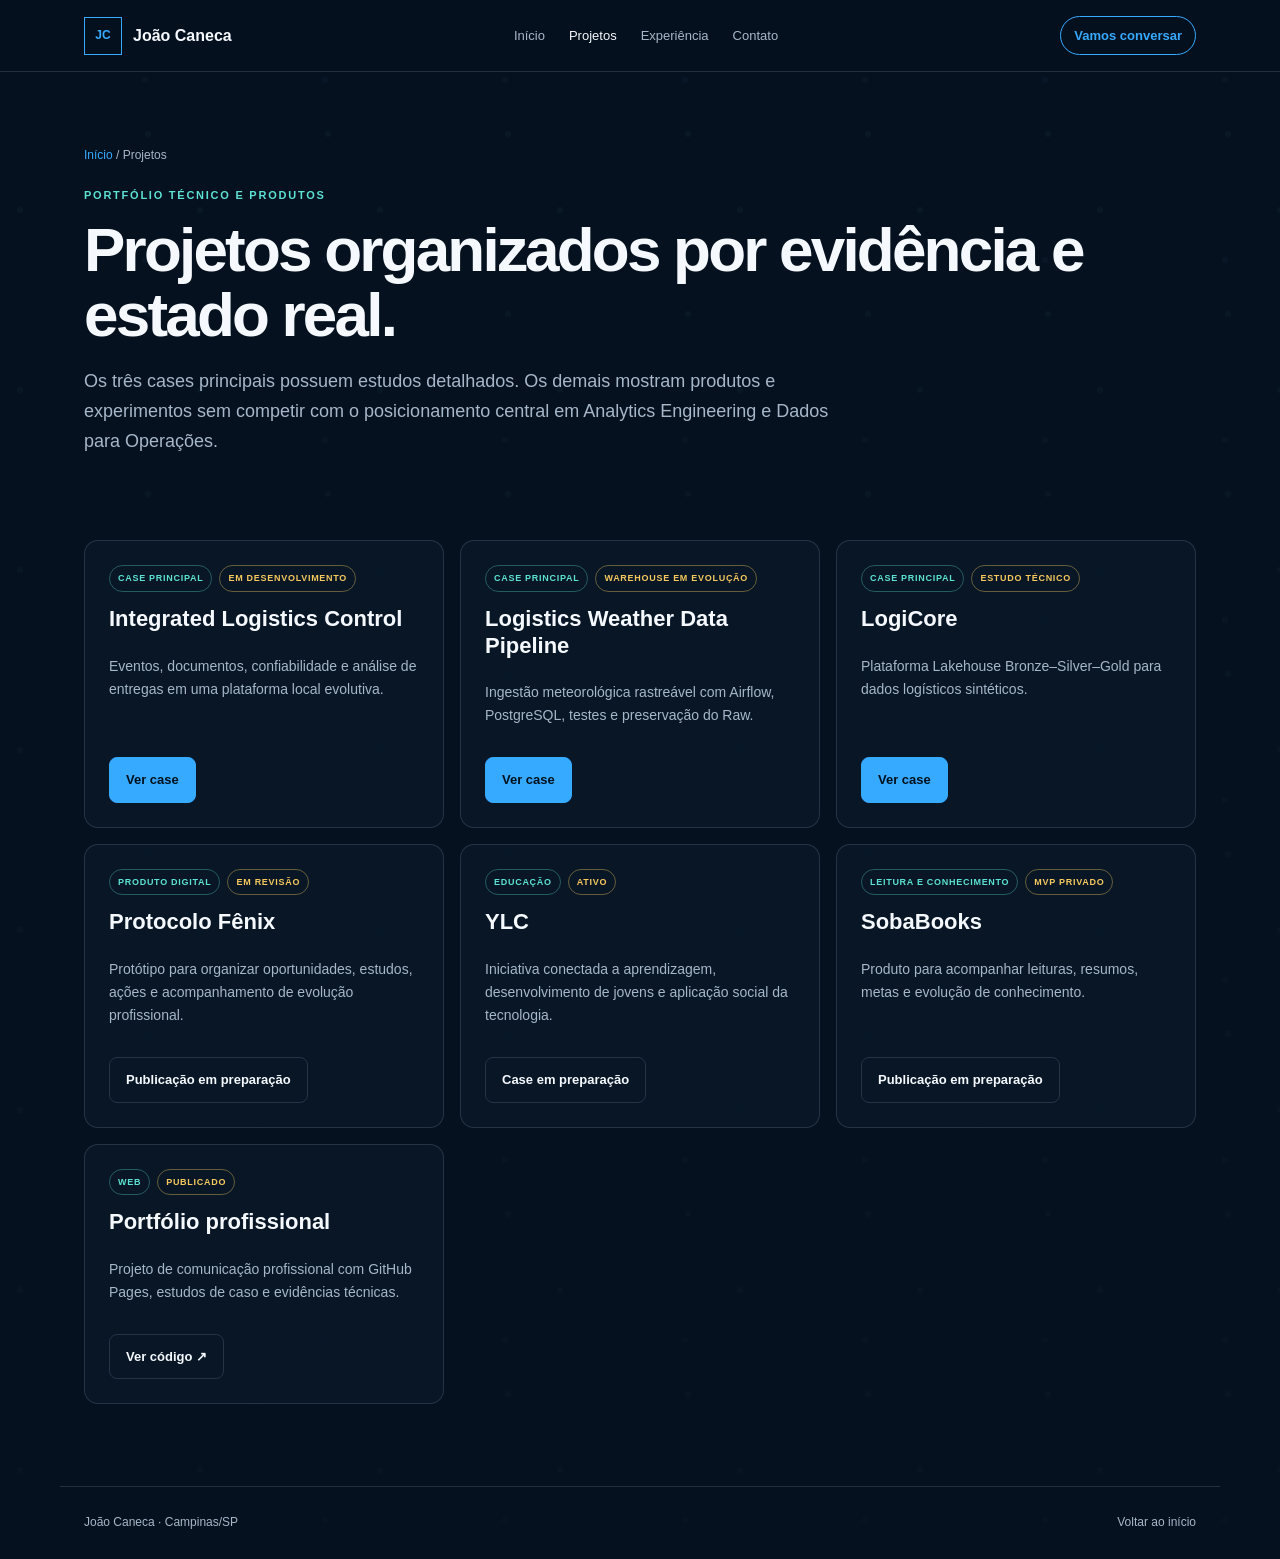
==== projetos.html @ d9a344cb "feat: prepare portfolio V4 case-study architecture" ====
<!doctype html><html lang="pt-BR"><head><meta charset="utf-8"><meta name="viewport" content="width=device-width,initial-scale=1"><title>Projetos — João Caneca</title><meta name="description" content="Projetos de Analytics Engineering, BI, automação e produtos digitais de João Caneca."><link rel="canonical" href="https://soba-jopeca.github.io/projetos.html"><link rel="icon" href="assets/favicon.svg" type="image/svg+xml"><link rel="stylesheet" href="assets/site.css"></head><body><a class="skip" href="#conteudo">Ir para o conteúdo</a><header class="nav"><div class="nav-inner"><a class="brand" href="index.html"><span class="mark">JC</span>João Caneca</a><button class="menu-toggle" type="button" aria-expanded="false" aria-controls="menu">Menu</button><nav class="nav-links" id="menu"><a href="index.html">Início</a><a href="projetos.html" aria-current="page">Projetos</a><a href="index.html#experiencia">Experiência</a><a href="index.html#contato">Contato</a></nav><a class="nav-cta" href="index.html#contato">Vamos conversar</a></div></header><main id="conteudo"><header class="page-hero"><div class="crumbs"><a href="index.html">Início</a> / Projetos</div><div class="eyebrow">Portfólio técnico e produtos</div><h1>Projetos organizados por evidência e estado real.</h1><p>Os três cases principais possuem estudos detalhados. Os demais mostram produtos e experimentos sem competir com o posicionamento central em Analytics Engineering e Dados para Operações.</p></header><section class="project-grid">
<article class="mini-card"><div class="tags"><span class="tag">Case principal</span><span class="tag status">Em desenvolvimento</span></div><h2>Integrated Logistics Control</h2><p>Eventos, documentos, confiabilidade e análise de entregas em uma plataforma local evolutiva.</p><a class="btn primary" href="projetos/ilc.html">Ver case</a></article>
<article class="mini-card"><div class="tags"><span class="tag">Case principal</span><span class="tag status">Warehouse em evolução</span></div><h2>Logistics Weather Data Pipeline</h2><p>Ingestão meteorológica rastreável com Airflow, PostgreSQL, testes e preservação do Raw.</p><a class="btn primary" href="projetos/weather.html">Ver case</a></article>
<article class="mini-card"><div class="tags"><span class="tag">Case principal</span><span class="tag status">Estudo técnico</span></div><h2>LogiCore</h2><p>Plataforma Lakehouse Bronze–Silver–Gold para dados logísticos sintéticos.</p><a class="btn primary" href="projetos/logicore.html">Ver case</a></article>
<article class="mini-card"><div class="tags"><span class="tag">Produto digital</span><span class="tag status">Em revisão</span></div><h2>Protocolo Fênix</h2><p>Protótipo para organizar oportunidades, estudos, ações e acompanhamento de evolução profissional.</p><span class="btn">Publicação em preparação</span></article>
<article class="mini-card"><div class="tags"><span class="tag">Educação</span><span class="tag status">Ativo</span></div><h2>YLC</h2><p>Iniciativa conectada a aprendizagem, desenvolvimento de jovens e aplicação social da tecnologia.</p><span class="btn">Case em preparação</span></article>
<article class="mini-card"><div class="tags"><span class="tag">Leitura e conhecimento</span><span class="tag status">MVP privado</span></div><h2>SobaBooks</h2><p>Produto para acompanhar leituras, resumos, metas e evolução de conhecimento.</p><span class="btn">Publicação em preparação</span></article>
<article class="mini-card"><div class="tags"><span class="tag">Web</span><span class="tag status">Publicado</span></div><h2>Portfólio profissional</h2><p>Projeto de comunicação profissional com GitHub Pages, estudos de caso e evidências técnicas.</p><a class="btn" target="_blank" rel="noopener" href="https://github.com/Soba-Jopeca/soba-jopeca.github.io">Ver código ↗</a></article>
</section></main><footer><span>João Caneca · Campinas/SP</span><span><a href="index.html">Voltar ao início</a></span></footer><button class="back-top" type="button" aria-label="Voltar ao topo">↑</button><script src="assets/site.js"></script></body></html>
---- assets/site.css ----
:root{
  --bg:#06111f;--panel:#0b1b2d;--panel-2:#10263e;--text:#f5f9fd;--muted:#a6b7c9;
  --blue:#36aaff;--cyan:#5ce1d2;--amber:#f5c95d;--line:rgba(159,190,220,.18);
  --max:1160px;--radius:18px;--shadow:0 24px 80px rgba(0,0,0,.28)
}
*{box-sizing:border-box}
html{scroll-behavior:smooth;scroll-padding-top:82px}
body{margin:0;background:var(--bg);color:var(--text);font:16px/1.65 Inter,Segoe UI,Arial,sans-serif;background-image:linear-gradient(rgba(6,17,31,.965),rgba(6,17,31,.985)),url("data:image/svg+xml,%3Csvg xmlns='http://www.w3.org/2000/svg' width='180' height='180' viewBox='0 0 180 180'%3E%3Cg fill='none' stroke='%2336aaff' stroke-opacity='.11'%3E%3Cpath d='M20 30h45l18 18h52M35 100h35l20-20h55M15 150h55l16-16h62'/%3E%3Ccircle cx='20' cy='30' r='3' fill='%235ce1d2'/%3E%3Ccircle cx='145' cy='80' r='3' fill='%2336aaff'/%3E%3Ccircle cx='148' cy='134' r='3' fill='%235ce1d2'/%3E%3C/g%3E%3C/svg%3E")}
img{max-width:100%;display:block}a{color:inherit;text-decoration:none}button{font:inherit}
.skip{position:absolute;left:-9999px;top:8px;z-index:99;background:var(--amber);color:#07111c;padding:10px 14px}.skip:focus{left:8px}
.nav{position:sticky;top:0;z-index:40;background:rgba(6,17,31,.9);backdrop-filter:blur(18px);border-bottom:1px solid var(--line)}
.nav-inner{max-width:var(--max);margin:auto;padding:16px 24px;display:flex;align-items:center;justify-content:space-between;gap:24px}
.brand{display:flex;align-items:center;gap:11px;font-weight:900;white-space:nowrap}.mark{display:grid;place-items:center;width:38px;height:38px;border:1px solid var(--blue);color:var(--blue);font-size:12px}
.nav-links{display:flex;gap:24px;color:var(--muted);font-size:13px;align-items:center}.nav-links a:hover,.nav-links a[aria-current="page"]{color:var(--text)}
.nav-cta{border:1px solid var(--blue);color:var(--blue);padding:8px 13px;border-radius:999px;font-weight:850;font-size:13px}
.menu-toggle{display:none;border:1px solid var(--line);background:transparent;color:var(--text);padding:8px 10px;border-radius:8px}
.section{max-width:var(--max);margin:auto;padding:82px 24px}.hero{display:grid;grid-template-columns:1.25fr .75fr;gap:54px;align-items:center;padding-top:66px;padding-bottom:52px}
.eyebrow{color:var(--cyan);font-size:11px;font-weight:900;letter-spacing:.16em;text-transform:uppercase}.hero h1,.page-hero h1{font-size:clamp(38px,5vw,62px);line-height:1.04;letter-spacing:-.045em;margin:14px 0 20px}.hero-copy{color:var(--muted);font-size:18px;max-width:760px}
.focus-line{display:flex;align-items:center;gap:10px;color:#dce9f5;font-size:13px;margin-top:18px}.focus-line:before{content:"";width:8px;height:8px;border-radius:50%;background:var(--cyan);box-shadow:0 0 0 5px rgba(92,225,210,.1)}
.actions{display:flex;gap:10px;flex-wrap:wrap;margin-top:26px}.btn{display:inline-flex;align-items:center;justify-content:center;gap:8px;padding:11px 16px;border:1px solid var(--line);border-radius:8px;font-size:13px;font-weight:850}.btn:hover{border-color:var(--blue);color:var(--blue)}.btn.primary{background:var(--blue);border-color:var(--blue);color:#03111d}.btn.primary:hover{background:#66beff;color:#03111d}
.portrait{position:relative}.portrait img{width:min(310px,90%);aspect-ratio:1;object-fit:cover;border-radius:50%;margin:auto;border:7px solid var(--panel);outline:1px solid var(--blue);box-shadow:var(--shadow)}.portrait:after{content:"DADOS → CONTEXTO → DECISÃO";position:absolute;right:0;bottom:12px;padding:9px 12px;border:1px solid var(--line);background:rgba(12,27,45,.94);border-radius:8px;color:var(--cyan);font-size:10px;font-weight:900;letter-spacing:.08em}
.proof-strip{max-width:var(--max);margin:0 auto;padding:0 24px 62px;display:grid;grid-template-columns:repeat(3,1fr);gap:12px}.proof{padding:20px 22px;background:rgba(8,23,39,.84);border:1px solid var(--line);border-radius:13px}.proof strong{display:block;font-size:22px;margin-bottom:3px}.proof span{color:var(--muted);font-size:13px}
.section-head{display:grid;grid-template-columns:54px 1fr;gap:13px;margin-bottom:18px}.section-head h2{font-size:clamp(30px,4vw,46px);line-height:1.12;letter-spacing:-.035em;margin:0}.section-intro{color:var(--muted);max-width:760px;margin:0 0 34px 67px}
.projects{display:grid;gap:24px;margin-left:67px}.project-card{display:grid;grid-template-columns:1.05fr .95fr;overflow:hidden;border:1px solid var(--line);border-radius:var(--radius);background:linear-gradient(145deg,rgba(16,38,62,.98),rgba(8,23,39,.98));box-shadow:0 18px 54px rgba(0,0,0,.16)}.project-content{padding:30px}.project-media{position:relative;min-height:320px;background:#071523}.project-media img{width:100%;height:100%;object-fit:cover}.demo-label{position:absolute;left:14px;bottom:14px;padding:7px 10px;border-radius:999px;background:rgba(6,17,31,.9);border:1px solid var(--line);color:#dce9f5;font-size:10px;font-weight:850;letter-spacing:.06em}
.tags{display:flex;gap:7px;flex-wrap:wrap}.tag{font-size:9px;font-weight:900;letter-spacing:.08em;padding:5px 8px;border:1px solid rgba(92,225,210,.34);color:var(--cyan);border-radius:999px;text-transform:uppercase}.tag.status{color:var(--amber);border-color:rgba(245,201,93,.4)}
.project-card h3{font-size:28px;line-height:1.16;margin:18px 0 11px}.project-card p{color:var(--muted)}.case-pair{display:grid;grid-template-columns:1fr 1fr;gap:12px;margin:20px 0}.case-pair div{padding:14px;border:1px solid var(--line);border-radius:10px;background:rgba(5,16,29,.46)}.case-pair strong{display:block;color:var(--cyan);font-size:11px;text-transform:uppercase;letter-spacing:.09em;margin-bottom:5px}.case-pair span{color:#dbe7f2;font-size:13px}
.metrics{display:grid;grid-template-columns:repeat(3,1fr);gap:9px;margin:20px 0}.metric{padding:13px;border-top:1px solid var(--line)}.metric strong{display:block;font-size:20px;color:var(--cyan)}.metric span{display:block;color:var(--muted);font-size:11px;line-height:1.35}
.section-actions{margin:28px 0 0 67px}.impact-grid{margin-left:67px;display:grid;grid-template-columns:1.1fr .9fr;gap:20px}.impact-card,.timeline,.social-card{padding:28px;border:1px solid var(--line);border-radius:var(--radius);background:rgba(9,24,41,.78)}.impact-card h3,.social-card h3{font-size:25px;margin:10px 0}.impact-card p,.social-card p{color:var(--muted)}.check-list{display:grid;gap:10px;margin-top:18px}.check-list div{position:relative;padding-left:22px;color:#dce9f5;font-size:14px}.check-list div:before{content:"✓";position:absolute;left:0;color:var(--cyan)}
.timeline{display:grid;gap:20px}.role{padding-left:18px;border-left:1px solid var(--line)}.role small{color:var(--cyan);font-size:11px}.role h3{font-size:18px;margin:3px 0}.role p{color:var(--muted);font-size:13px;margin:0}
.tech-row{display:flex;gap:8px;flex-wrap:wrap;margin-top:20px}.tech{padding:7px 10px;border:1px solid var(--line);border-radius:7px;color:#dce9f5;font-size:12px;background:rgba(5,16,29,.4)}
.contact{max-width:calc(var(--max) - 48px);margin:38px auto 80px;padding:46px;background:linear-gradient(135deg,var(--panel-2),var(--panel));border:1px solid var(--line);border-radius:var(--radius);display:grid;grid-template-columns:1fr auto;gap:32px;align-items:center}.contact h2{font-size:clamp(29px,4vw,46px);line-height:1.12;margin:9px 0}.contact p{color:var(--muted)}.contact-links{display:grid;gap:9px}.contact-links a{padding:10px 14px;border:1px solid var(--line);border-radius:8px;font-size:13px;font-weight:800}.contact-links a:hover{border-color:var(--blue);color:var(--blue)}
footer{max-width:var(--max);margin:auto;padding:26px 24px;border-top:1px solid var(--line);color:var(--muted);font-size:12px;display:flex;justify-content:space-between}.back-top{position:fixed;right:18px;bottom:18px;width:44px;height:44px;border-radius:50%;border:1px solid var(--line);background:rgba(6,17,31,.9);color:var(--text);cursor:pointer;opacity:0;pointer-events:none;transition:.2s}.back-top.visible{opacity:1;pointer-events:auto}.back-top:hover{background:var(--blue);color:#03111d}
.page-hero{max-width:var(--max);margin:auto;padding:74px 24px 46px}.page-hero p{max-width:760px;color:var(--muted);font-size:18px}.crumbs{color:var(--muted);font-size:12px;margin-bottom:20px}.crumbs a{color:var(--blue)}
.project-grid{max-width:var(--max);margin:auto;padding:20px 24px 82px;display:grid;grid-template-columns:repeat(3,1fr);gap:16px}.mini-card{padding:24px;border:1px solid var(--line);border-radius:14px;background:rgba(9,24,41,.8);display:flex;flex-direction:column}.mini-card h2{font-size:22px;line-height:1.2;margin:14px 0 8px}.mini-card p{color:var(--muted);font-size:14px;flex:1}.mini-card .btn{align-self:flex-start;margin-top:16px}
.case-cover{max-width:var(--max);margin:auto;padding:0 24px 54px}.cover-frame{position:relative;overflow:hidden;border-radius:var(--radius);border:1px solid var(--line);box-shadow:var(--shadow)}.cover-frame img{width:100%;aspect-ratio:16/9;object-fit:cover}.case-layout{max-width:var(--max);margin:auto;padding:0 24px 82px;display:grid;grid-template-columns:minmax(0,1fr) 300px;gap:28px}.case-main{display:grid;gap:18px}.case-section{padding:28px;border:1px solid var(--line);border-radius:14px;background:rgba(9,24,41,.76)}.case-section h2{font-size:26px;margin:0 0 12px}.case-section p,.case-section li{color:var(--muted)}.case-section ul{padding-left:20px}.compare{display:grid;grid-template-columns:1fr 1fr;gap:14px}.compare article{padding:18px;border:1px solid var(--line);border-radius:10px}.compare h3{font-size:14px;color:var(--cyan);text-transform:uppercase;letter-spacing:.08em;margin-top:0}.architecture{display:grid;grid-template-columns:repeat(4,1fr);gap:10px;align-items:stretch}.stage{position:relative;padding:16px 12px;border:1px solid var(--line);border-radius:10px;text-align:center;background:rgba(5,16,29,.45);font-size:13px}.stage:not(:last-child):after{content:"→";position:absolute;right:-12px;top:50%;transform:translateY(-50%);color:var(--cyan);z-index:2}.case-side{display:grid;gap:16px;align-content:start;position:sticky;top:98px;height:max-content}.side-card{padding:22px;border:1px solid var(--line);border-radius:14px;background:rgba(9,24,41,.86)}.side-card h2{font-size:16px;margin:0 0 12px}.side-card dl{margin:0}.side-card dt{color:var(--muted);font-size:11px;text-transform:uppercase;letter-spacing:.08em}.side-card dd{margin:2px 0 13px;color:#dce9f5;font-size:13px}.notice{padding:12px;border-left:3px solid var(--amber);background:rgba(245,201,93,.07);color:#e7d9ad;font-size:12px}
:focus-visible{outline:3px solid var(--amber);outline-offset:3px}
@media(max-width:900px){.hero,.project-card,.impact-grid,.contact,.case-layout{grid-template-columns:1fr}.portrait{max-width:380px;margin:auto}.projects,.impact-grid,.section-intro,.section-actions{margin-left:0}.project-card:nth-child(even) .project-media{order:-1}.project-grid{grid-template-columns:repeat(2,1fr)}.case-side{position:static}.nav-links{display:none}.menu-toggle{display:block}.nav-links.open{display:flex;position:absolute;left:18px;right:18px;top:70px;flex-direction:column;align-items:stretch;padding:18px;background:#0b1b2d;border:1px solid var(--line);border-radius:12px;box-shadow:var(--shadow)}.nav-links.open a{padding:8px}.nav-cta{display:none}}
@media(max-width:620px){.section{padding:64px 18px}.hero{padding-top:48px}.hero h1,.page-hero h1{font-size:37px}.proof-strip{grid-template-columns:1fr;padding:0 18px 50px}.section-head{grid-template-columns:36px 1fr}.section-intro{margin-top:4px}.project-content{padding:23px}.project-media{min-height:210px}.case-pair,.metrics,.compare,.project-grid{grid-template-columns:1fr}.metrics{gap:2px}.metric{display:grid;grid-template-columns:86px 1fr;align-items:center}.section-actions{display:grid}.contact{margin:24px 18px 58px;padding:30px 23px}.architecture{grid-template-columns:1fr}.stage:not(:last-child):after{content:"↓";right:auto;left:50%;top:auto;bottom:-17px;transform:translateX(-50%)}footer{margin:0 18px;flex-direction:column;gap:5px}.nav-inner{padding:14px 18px}.brand{font-size:14px}.page-hero{padding:54px 18px 36px}.case-cover,.case-layout{padding-left:18px;padding-right:18px}}
@media(prefers-reduced-motion:reduce){html{scroll-behavior:auto}*{transition:none!important}}
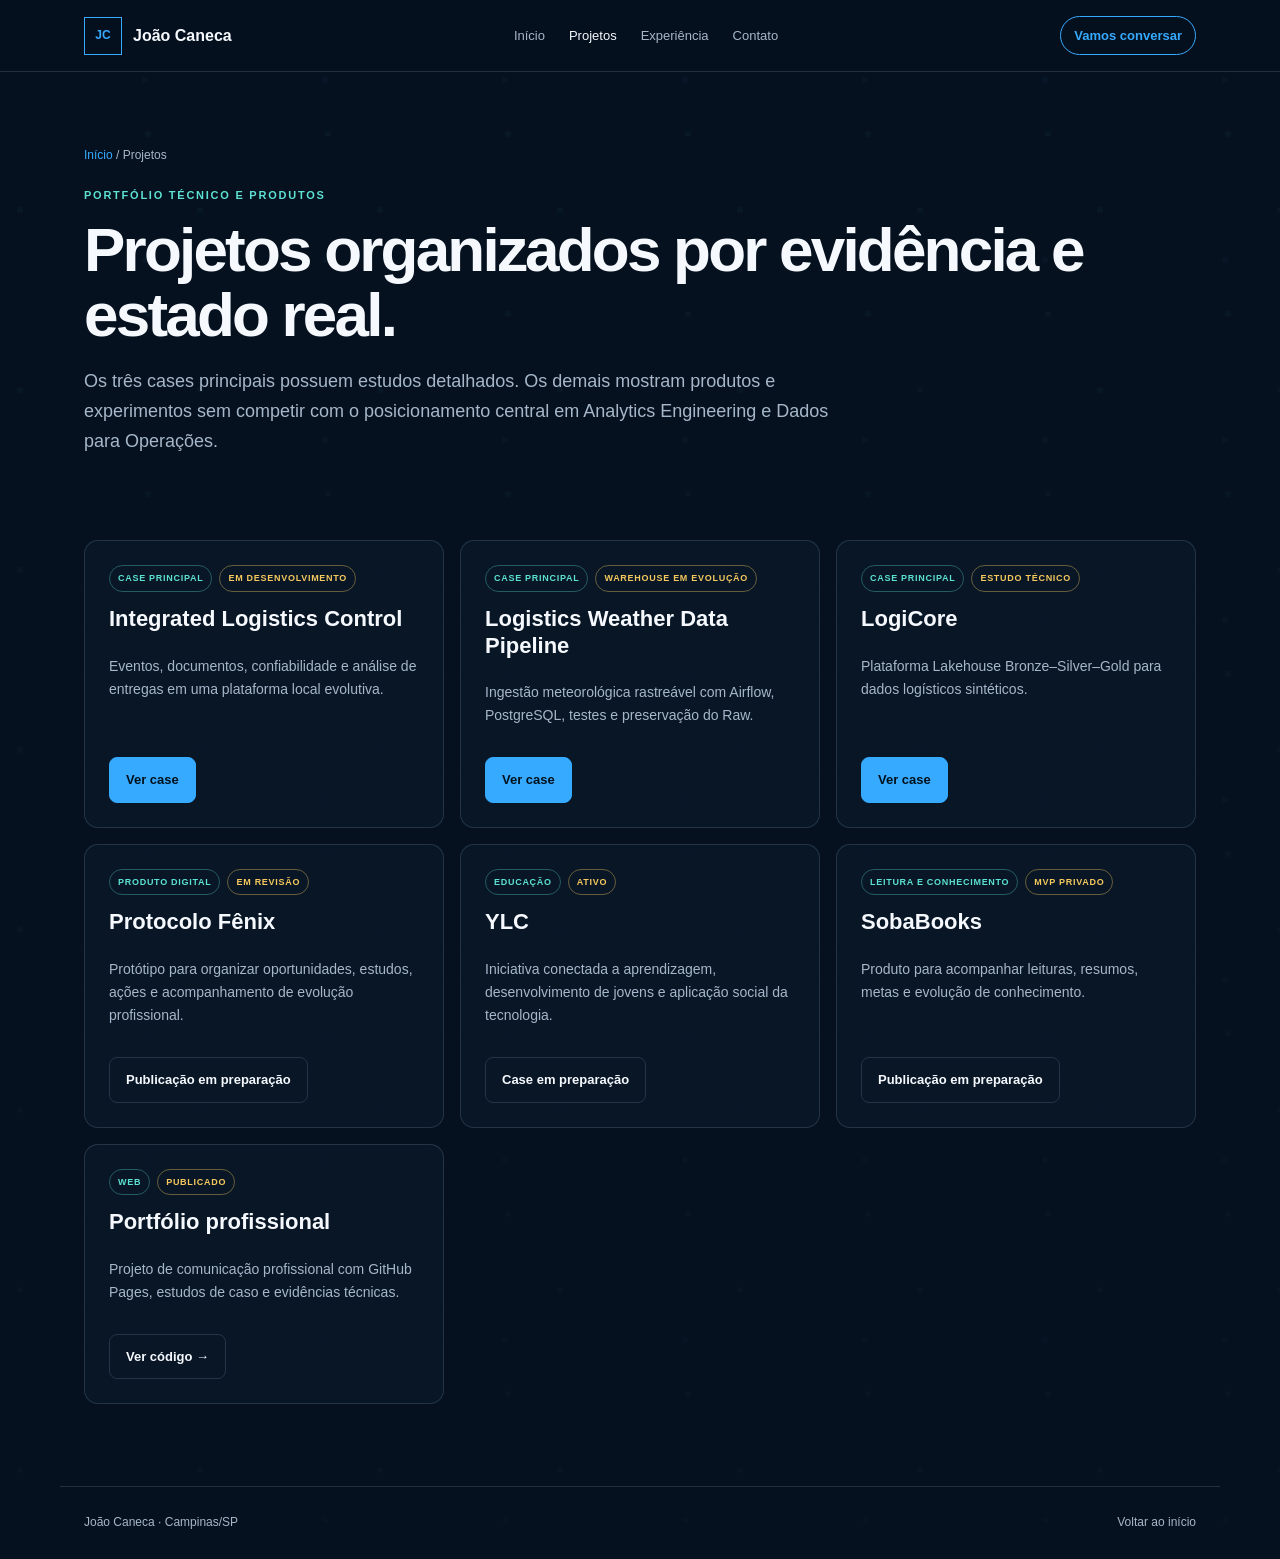
==== commit 78889df9: "fix: improve link glyph compatibility" ====
--- a/projetos.html
+++ b/projetos.html
@@ -5,5 +5,5 @@
 <article class="mini-card"><div class="tags"><span class="tag">Produto digital</span><span class="tag status">Em revisão</span></div><h2>Protocolo Fênix</h2><p>Protótipo para organizar oportunidades, estudos, ações e acompanhamento de evolução profissional.</p><span class="btn">Publicação em preparação</span></article>
 <article class="mini-card"><div class="tags"><span class="tag">Educação</span><span class="tag status">Ativo</span></div><h2>YLC</h2><p>Iniciativa conectada a aprendizagem, desenvolvimento de jovens e aplicação social da tecnologia.</p><span class="btn">Case em preparação</span></article>
 <article class="mini-card"><div class="tags"><span class="tag">Leitura e conhecimento</span><span class="tag status">MVP privado</span></div><h2>SobaBooks</h2><p>Produto para acompanhar leituras, resumos, metas e evolução de conhecimento.</p><span class="btn">Publicação em preparação</span></article>
-<article class="mini-card"><div class="tags"><span class="tag">Web</span><span class="tag status">Publicado</span></div><h2>Portfólio profissional</h2><p>Projeto de comunicação profissional com GitHub Pages, estudos de caso e evidências técnicas.</p><a class="btn" target="_blank" rel="noopener" href="https://github.com/Soba-Jopeca/soba-jopeca.github.io">Ver código ↗</a></article>
+<article class="mini-card"><div class="tags"><span class="tag">Web</span><span class="tag status">Publicado</span></div><h2>Portfólio profissional</h2><p>Projeto de comunicação profissional com GitHub Pages, estudos de caso e evidências técnicas.</p><a class="btn" target="_blank" rel="noopener" href="https://github.com/Soba-Jopeca/soba-jopeca.github.io">Ver código →</a></article>
 </section></main><footer><span>João Caneca · Campinas/SP</span><span><a href="index.html">Voltar ao início</a></span></footer><button class="back-top" type="button" aria-label="Voltar ao topo">↑</button><script src="assets/site.js"></script></body></html>
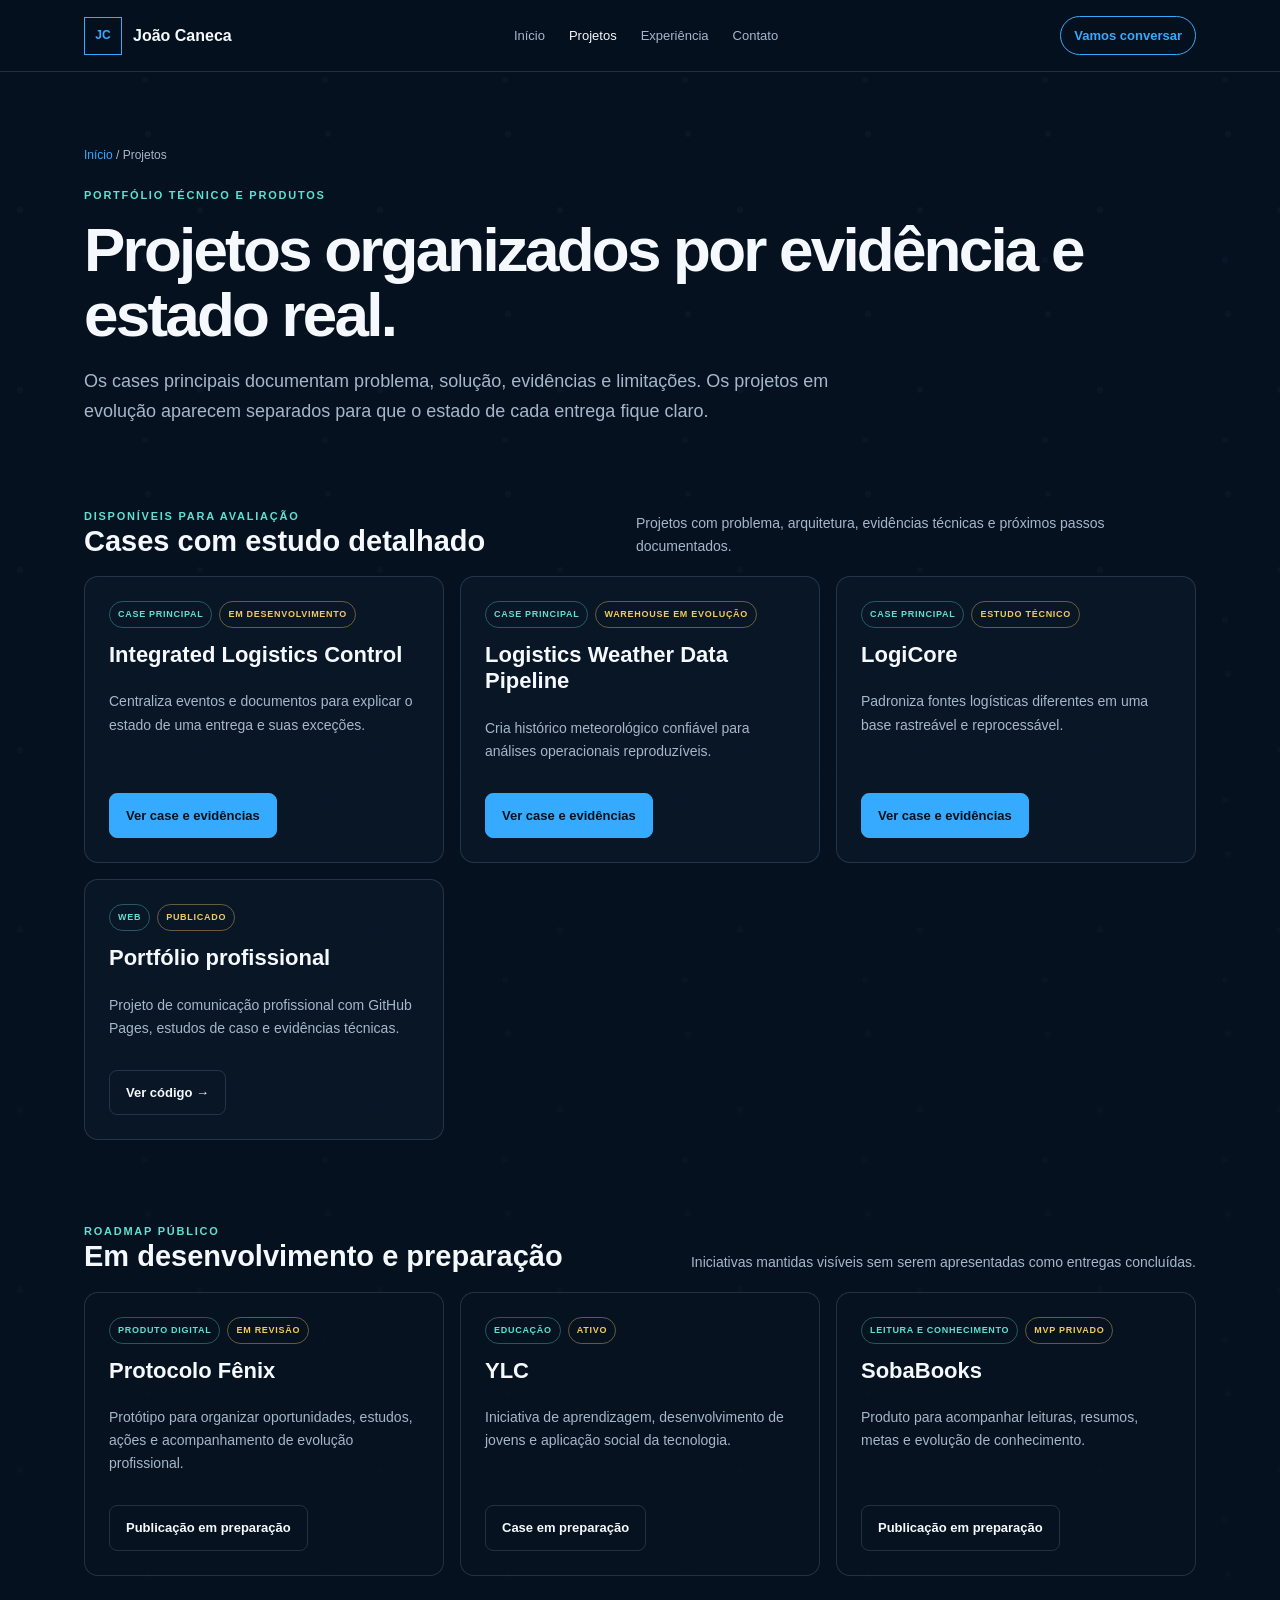
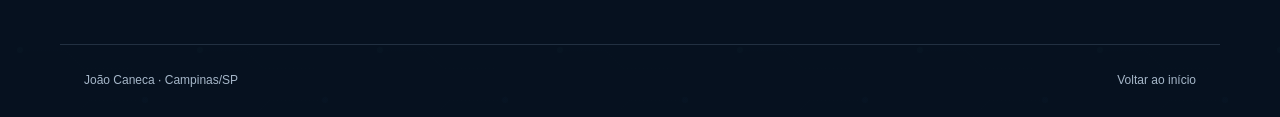
==== commit 981a3c9b: "feat: publish portfolio V4.1 credibility improvements" ====
--- a/projetos.html
+++ b/projetos.html
@@ -1,9 +1,32 @@
-<!doctype html><html lang="pt-BR"><head><meta charset="utf-8"><meta name="viewport" content="width=device-width,initial-scale=1"><title>Projetos — João Caneca</title><meta name="description" content="Projetos de Analytics Engineering, BI, automação e produtos digitais de João Caneca."><link rel="canonical" href="https://soba-jopeca.github.io/projetos.html"><link rel="icon" href="assets/favicon.svg" type="image/svg+xml"><link rel="stylesheet" href="assets/site.css"></head><body><a class="skip" href="#conteudo">Ir para o conteúdo</a><header class="nav"><div class="nav-inner"><a class="brand" href="index.html"><span class="mark">JC</span>João Caneca</a><button class="menu-toggle" type="button" aria-expanded="false" aria-controls="menu">Menu</button><nav class="nav-links" id="menu"><a href="index.html">Início</a><a href="projetos.html" aria-current="page">Projetos</a><a href="index.html#experiencia">Experiência</a><a href="index.html#contato">Contato</a></nav><a class="nav-cta" href="index.html#contato">Vamos conversar</a></div></header><main id="conteudo"><header class="page-hero"><div class="crumbs"><a href="index.html">Início</a> / Projetos</div><div class="eyebrow">Portfólio técnico e produtos</div><h1>Projetos organizados por evidência e estado real.</h1><p>Os três cases principais possuem estudos detalhados. Os demais mostram produtos e experimentos sem competir com o posicionamento central em Analytics Engineering e Dados para Operações.</p></header><section class="project-grid">
-<article class="mini-card"><div class="tags"><span class="tag">Case principal</span><span class="tag status">Em desenvolvimento</span></div><h2>Integrated Logistics Control</h2><p>Eventos, documentos, confiabilidade e análise de entregas em uma plataforma local evolutiva.</p><a class="btn primary" href="projetos/ilc.html">Ver case</a></article>
-<article class="mini-card"><div class="tags"><span class="tag">Case principal</span><span class="tag status">Warehouse em evolução</span></div><h2>Logistics Weather Data Pipeline</h2><p>Ingestão meteorológica rastreável com Airflow, PostgreSQL, testes e preservação do Raw.</p><a class="btn primary" href="projetos/weather.html">Ver case</a></article>
-<article class="mini-card"><div class="tags"><span class="tag">Case principal</span><span class="tag status">Estudo técnico</span></div><h2>LogiCore</h2><p>Plataforma Lakehouse Bronze–Silver–Gold para dados logísticos sintéticos.</p><a class="btn primary" href="projetos/logicore.html">Ver case</a></article>
-<article class="mini-card"><div class="tags"><span class="tag">Produto digital</span><span class="tag status">Em revisão</span></div><h2>Protocolo Fênix</h2><p>Protótipo para organizar oportunidades, estudos, ações e acompanhamento de evolução profissional.</p><span class="btn">Publicação em preparação</span></article>
-<article class="mini-card"><div class="tags"><span class="tag">Educação</span><span class="tag status">Ativo</span></div><h2>YLC</h2><p>Iniciativa conectada a aprendizagem, desenvolvimento de jovens e aplicação social da tecnologia.</p><span class="btn">Case em preparação</span></article>
-<article class="mini-card"><div class="tags"><span class="tag">Leitura e conhecimento</span><span class="tag status">MVP privado</span></div><h2>SobaBooks</h2><p>Produto para acompanhar leituras, resumos, metas e evolução de conhecimento.</p><span class="btn">Publicação em preparação</span></article>
-<article class="mini-card"><div class="tags"><span class="tag">Web</span><span class="tag status">Publicado</span></div><h2>Portfólio profissional</h2><p>Projeto de comunicação profissional com GitHub Pages, estudos de caso e evidências técnicas.</p><a class="btn" target="_blank" rel="noopener" href="https://github.com/Soba-Jopeca/soba-jopeca.github.io">Ver código →</a></article>
-</section></main><footer><span>João Caneca · Campinas/SP</span><span><a href="index.html">Voltar ao início</a></span></footer><button class="back-top" type="button" aria-label="Voltar ao topo">↑</button><script src="assets/site.js"></script></body></html>
+<!doctype html>
+<html lang="pt-BR">
+<head>
+  <meta charset="utf-8"><meta name="viewport" content="width=device-width,initial-scale=1">
+  <title>Projetos — João Caneca</title>
+  <meta name="description" content="Projetos de Analytics Engineering, BI, automação e produtos digitais de João Caneca.">
+  <link rel="canonical" href="https://soba-jopeca.github.io/projetos.html">
+  <meta property="og:title" content="Projetos — João Caneca"><meta property="og:description" content="Cases técnicos organizados por evidência, maturidade e estado real."><meta property="og:type" content="website"><meta property="og:url" content="https://soba-jopeca.github.io/projetos.html"><meta property="og:image" content="https://soba-jopeca.github.io/assets/ilc-concept.webp"><meta name="twitter:card" content="summary_large_image">
+  <link rel="icon" href="assets/favicon.svg" type="image/svg+xml"><link rel="stylesheet" href="assets/site.css">
+</head>
+<body>
+  <a class="skip" href="#conteudo">Ir para o conteúdo</a>
+  <header class="nav"><div class="nav-inner"><a class="brand" href="index.html"><span class="mark">JC</span>João Caneca</a><button class="menu-toggle" type="button" aria-expanded="false" aria-controls="menu">Menu</button><nav class="nav-links" id="menu"><a href="index.html">Início</a><a href="projetos.html" aria-current="page">Projetos</a><a href="index.html#experiencia">Experiência</a><a href="index.html#contato">Contato</a></nav><a class="nav-cta" href="index.html#contato">Vamos conversar</a></div></header>
+  <main id="conteudo">
+    <header class="page-hero"><div class="crumbs"><a href="index.html">Início</a> / Projetos</div><div class="eyebrow">Portfólio técnico e produtos</div><h1>Projetos organizados por evidência e estado real.</h1><p>Os cases principais documentam problema, solução, evidências e limitações. Os projetos em evolução aparecem separados para que o estado de cada entrega fique claro.</p></header>
+
+    <section class="portfolio-group" aria-labelledby="cases-disponiveis"><div class="portfolio-group-head"><div><div class="eyebrow">Disponíveis para avaliação</div><h2 id="cases-disponiveis">Cases com estudo detalhado</h2></div><p>Projetos com problema, arquitetura, evidências técnicas e próximos passos documentados.</p></div><div class="project-grid">
+      <article class="mini-card"><div class="tags"><span class="tag">Case principal</span><span class="tag status">Em desenvolvimento</span></div><h3>Integrated Logistics Control</h3><p>Centraliza eventos e documentos para explicar o estado de uma entrega e suas exceções.</p><a class="btn primary" href="projetos/ilc.html">Ver case e evidências</a></article>
+      <article class="mini-card"><div class="tags"><span class="tag">Case principal</span><span class="tag status">Warehouse em evolução</span></div><h3>Logistics Weather Data Pipeline</h3><p>Cria histórico meteorológico confiável para análises operacionais reproduzíveis.</p><a class="btn primary" href="projetos/weather.html">Ver case e evidências</a></article>
+      <article class="mini-card"><div class="tags"><span class="tag">Case principal</span><span class="tag status">Estudo técnico</span></div><h3>LogiCore</h3><p>Padroniza fontes logísticas diferentes em uma base rastreável e reprocessável.</p><a class="btn primary" href="projetos/logicore.html">Ver case e evidências</a></article>
+      <article class="mini-card"><div class="tags"><span class="tag">Web</span><span class="tag status">Publicado</span></div><h3>Portfólio profissional</h3><p>Projeto de comunicação profissional com GitHub Pages, estudos de caso e evidências técnicas.</p><a class="btn" target="_blank" rel="noopener" href="https://github.com/Soba-Jopeca/soba-jopeca.github.io">Ver código →</a></article>
+    </div></section>
+
+    <section class="portfolio-group secondary" aria-labelledby="em-desenvolvimento"><div class="portfolio-group-head"><div><div class="eyebrow">Roadmap público</div><h2 id="em-desenvolvimento">Em desenvolvimento e preparação</h2></div><p>Iniciativas mantidas visíveis sem serem apresentadas como entregas concluídas.</p></div><div class="project-grid">
+      <article class="mini-card"><div class="tags"><span class="tag">Produto digital</span><span class="tag status">Em revisão</span></div><h3>Protocolo Fênix</h3><p>Protótipo para organizar oportunidades, estudos, ações e acompanhamento de evolução profissional.</p><span class="btn">Publicação em preparação</span></article>
+      <article class="mini-card"><div class="tags"><span class="tag">Educação</span><span class="tag status">Ativo</span></div><h3>YLC</h3><p>Iniciativa de aprendizagem, desenvolvimento de jovens e aplicação social da tecnologia.</p><span class="btn">Case em preparação</span></article>
+      <article class="mini-card"><div class="tags"><span class="tag">Leitura e conhecimento</span><span class="tag status">MVP privado</span></div><h3>SobaBooks</h3><p>Produto para acompanhar leituras, resumos, metas e evolução de conhecimento.</p><span class="btn">Publicação em preparação</span></article>
+    </div></section>
+  </main>
+  <footer><span>João Caneca · Campinas/SP</span><span><a href="index.html">Voltar ao início</a></span></footer><button class="back-top" type="button" aria-label="Voltar ao topo">↑</button><script src="assets/site.js"></script>
+</body>
+</html>
--- a/assets/site.css
+++ b/assets/site.css
@@ -19,21 +19,23 @@
 .focus-line{display:flex;align-items:center;gap:10px;color:#dce9f5;font-size:13px;margin-top:18px}.focus-line:before{content:"";width:8px;height:8px;border-radius:50%;background:var(--cyan);box-shadow:0 0 0 5px rgba(92,225,210,.1)}
 .actions{display:flex;gap:10px;flex-wrap:wrap;margin-top:26px}.btn{display:inline-flex;align-items:center;justify-content:center;gap:8px;padding:11px 16px;border:1px solid var(--line);border-radius:8px;font-size:13px;font-weight:850}.btn:hover{border-color:var(--blue);color:var(--blue)}.btn.primary{background:var(--blue);border-color:var(--blue);color:#03111d}.btn.primary:hover{background:#66beff;color:#03111d}
 .portrait{position:relative}.portrait img{width:min(310px,90%);aspect-ratio:1;object-fit:cover;border-radius:50%;margin:auto;border:7px solid var(--panel);outline:1px solid var(--blue);box-shadow:var(--shadow)}.portrait:after{content:"DADOS → CONTEXTO → DECISÃO";position:absolute;right:0;bottom:12px;padding:9px 12px;border:1px solid var(--line);background:rgba(12,27,45,.94);border-radius:8px;color:var(--cyan);font-size:10px;font-weight:900;letter-spacing:.08em}
+.recruiter-bar{max-width:var(--max);margin:0 auto 18px;padding:0 24px;display:grid;grid-template-columns:.75fr 1.2fr 1fr 1fr;gap:1px}.recruiter-bar div{padding:13px 16px;background:rgba(8,23,39,.9);border-top:1px solid var(--line);border-bottom:1px solid var(--line)}.recruiter-bar div:first-child{border-left:1px solid var(--line);border-radius:10px 0 0 10px}.recruiter-bar div:last-child{border-right:1px solid var(--line);border-radius:0 10px 10px 0}.recruiter-bar span{display:block;color:var(--muted);font-size:9px;font-weight:900;letter-spacing:.1em;text-transform:uppercase}.recruiter-bar strong{display:block;margin-top:2px;font-size:13px;color:#e6f1fb}
 .proof-strip{max-width:var(--max);margin:0 auto;padding:0 24px 62px;display:grid;grid-template-columns:repeat(3,1fr);gap:12px}.proof{padding:20px 22px;background:rgba(8,23,39,.84);border:1px solid var(--line);border-radius:13px}.proof strong{display:block;font-size:22px;margin-bottom:3px}.proof span{color:var(--muted);font-size:13px}
 .section-head{display:grid;grid-template-columns:54px 1fr;gap:13px;margin-bottom:18px}.section-head h2{font-size:clamp(30px,4vw,46px);line-height:1.12;letter-spacing:-.035em;margin:0}.section-intro{color:var(--muted);max-width:760px;margin:0 0 34px 67px}
-.projects{display:grid;gap:24px;margin-left:67px}.project-card{display:grid;grid-template-columns:1.05fr .95fr;overflow:hidden;border:1px solid var(--line);border-radius:var(--radius);background:linear-gradient(145deg,rgba(16,38,62,.98),rgba(8,23,39,.98));box-shadow:0 18px 54px rgba(0,0,0,.16)}.project-content{padding:30px}.project-media{position:relative;min-height:320px;background:#071523}.project-media img{width:100%;height:100%;object-fit:cover}.demo-label{position:absolute;left:14px;bottom:14px;padding:7px 10px;border-radius:999px;background:rgba(6,17,31,.9);border:1px solid var(--line);color:#dce9f5;font-size:10px;font-weight:850;letter-spacing:.06em}
+.projects{display:grid;gap:24px;margin-left:67px}.project-card{display:grid;grid-template-columns:1.05fr .95fr;overflow:hidden;border:1px solid var(--line);border-radius:var(--radius);background:linear-gradient(145deg,rgba(16,38,62,.98),rgba(8,23,39,.98));box-shadow:0 18px 54px rgba(0,0,0,.16)}.project-content{padding:30px}.project-media{position:relative;min-height:320px;background:#071523}.project-media img{width:100%;height:100%;object-fit:cover}.demo-label{position:absolute;left:14px;bottom:14px;padding:7px 10px;border-radius:999px;background:rgba(28,22,8,.94);border:1px solid rgba(245,201,93,.55);color:#ffe8a3;font-size:10px;font-weight:900;letter-spacing:.06em;box-shadow:0 6px 22px rgba(0,0,0,.28)}
 .tags{display:flex;gap:7px;flex-wrap:wrap}.tag{font-size:9px;font-weight:900;letter-spacing:.08em;padding:5px 8px;border:1px solid rgba(92,225,210,.34);color:var(--cyan);border-radius:999px;text-transform:uppercase}.tag.status{color:var(--amber);border-color:rgba(245,201,93,.4)}
 .project-card h3{font-size:28px;line-height:1.16;margin:18px 0 11px}.project-card p{color:var(--muted)}.case-pair{display:grid;grid-template-columns:1fr 1fr;gap:12px;margin:20px 0}.case-pair div{padding:14px;border:1px solid var(--line);border-radius:10px;background:rgba(5,16,29,.46)}.case-pair strong{display:block;color:var(--cyan);font-size:11px;text-transform:uppercase;letter-spacing:.09em;margin-bottom:5px}.case-pair span{color:#dbe7f2;font-size:13px}
-.metrics{display:grid;grid-template-columns:repeat(3,1fr);gap:9px;margin:20px 0}.metric{padding:13px;border-top:1px solid var(--line)}.metric strong{display:block;font-size:20px;color:var(--cyan)}.metric span{display:block;color:var(--muted);font-size:11px;line-height:1.35}
+.metrics{display:grid;grid-template-columns:repeat(3,1fr);gap:9px;margin:20px 0}.metric{padding:13px;border-top:1px solid var(--line)}.metric small{display:block;color:var(--amber);font-size:8px;font-weight:900;letter-spacing:.11em;text-transform:uppercase;margin-bottom:3px}.metric strong{display:block;font-size:20px;color:var(--cyan)}.metric span{display:block;color:var(--muted);font-size:11px;line-height:1.35}
 .section-actions{margin:28px 0 0 67px}.impact-grid{margin-left:67px;display:grid;grid-template-columns:1.1fr .9fr;gap:20px}.impact-card,.timeline,.social-card{padding:28px;border:1px solid var(--line);border-radius:var(--radius);background:rgba(9,24,41,.78)}.impact-card h3,.social-card h3{font-size:25px;margin:10px 0}.impact-card p,.social-card p{color:var(--muted)}.check-list{display:grid;gap:10px;margin-top:18px}.check-list div{position:relative;padding-left:22px;color:#dce9f5;font-size:14px}.check-list div:before{content:"✓";position:absolute;left:0;color:var(--cyan)}
 .timeline{display:grid;gap:20px}.role{padding-left:18px;border-left:1px solid var(--line)}.role small{color:var(--cyan);font-size:11px}.role h3{font-size:18px;margin:3px 0}.role p{color:var(--muted);font-size:13px;margin:0}
 .tech-row{display:flex;gap:8px;flex-wrap:wrap;margin-top:20px}.tech{padding:7px 10px;border:1px solid var(--line);border-radius:7px;color:#dce9f5;font-size:12px;background:rgba(5,16,29,.4)}
 .contact{max-width:calc(var(--max) - 48px);margin:38px auto 80px;padding:46px;background:linear-gradient(135deg,var(--panel-2),var(--panel));border:1px solid var(--line);border-radius:var(--radius);display:grid;grid-template-columns:1fr auto;gap:32px;align-items:center}.contact h2{font-size:clamp(29px,4vw,46px);line-height:1.12;margin:9px 0}.contact p{color:var(--muted)}.contact-links{display:grid;gap:9px}.contact-links a{padding:10px 14px;border:1px solid var(--line);border-radius:8px;font-size:13px;font-weight:800}.contact-links a:hover{border-color:var(--blue);color:var(--blue)}
 footer{max-width:var(--max);margin:auto;padding:26px 24px;border-top:1px solid var(--line);color:var(--muted);font-size:12px;display:flex;justify-content:space-between}.back-top{position:fixed;right:18px;bottom:18px;width:44px;height:44px;border-radius:50%;border:1px solid var(--line);background:rgba(6,17,31,.9);color:var(--text);cursor:pointer;opacity:0;pointer-events:none;transition:.2s}.back-top.visible{opacity:1;pointer-events:auto}.back-top:hover{background:var(--blue);color:#03111d}
 .page-hero{max-width:var(--max);margin:auto;padding:74px 24px 46px}.page-hero p{max-width:760px;color:var(--muted);font-size:18px}.crumbs{color:var(--muted);font-size:12px;margin-bottom:20px}.crumbs a{color:var(--blue)}
-.project-grid{max-width:var(--max);margin:auto;padding:20px 24px 82px;display:grid;grid-template-columns:repeat(3,1fr);gap:16px}.mini-card{padding:24px;border:1px solid var(--line);border-radius:14px;background:rgba(9,24,41,.8);display:flex;flex-direction:column}.mini-card h2{font-size:22px;line-height:1.2;margin:14px 0 8px}.mini-card p{color:var(--muted);font-size:14px;flex:1}.mini-card .btn{align-self:flex-start;margin-top:16px}
-.case-cover{max-width:var(--max);margin:auto;padding:0 24px 54px}.cover-frame{position:relative;overflow:hidden;border-radius:var(--radius);border:1px solid var(--line);box-shadow:var(--shadow)}.cover-frame img{width:100%;aspect-ratio:16/9;object-fit:cover}.case-layout{max-width:var(--max);margin:auto;padding:0 24px 82px;display:grid;grid-template-columns:minmax(0,1fr) 300px;gap:28px}.case-main{display:grid;gap:18px}.case-section{padding:28px;border:1px solid var(--line);border-radius:14px;background:rgba(9,24,41,.76)}.case-section h2{font-size:26px;margin:0 0 12px}.case-section p,.case-section li{color:var(--muted)}.case-section ul{padding-left:20px}.compare{display:grid;grid-template-columns:1fr 1fr;gap:14px}.compare article{padding:18px;border:1px solid var(--line);border-radius:10px}.compare h3{font-size:14px;color:var(--cyan);text-transform:uppercase;letter-spacing:.08em;margin-top:0}.architecture{display:grid;grid-template-columns:repeat(4,1fr);gap:10px;align-items:stretch}.stage{position:relative;padding:16px 12px;border:1px solid var(--line);border-radius:10px;text-align:center;background:rgba(5,16,29,.45);font-size:13px}.stage:not(:last-child):after{content:"→";position:absolute;right:-12px;top:50%;transform:translateY(-50%);color:var(--cyan);z-index:2}.case-side{display:grid;gap:16px;align-content:start;position:sticky;top:98px;height:max-content}.side-card{padding:22px;border:1px solid var(--line);border-radius:14px;background:rgba(9,24,41,.86)}.side-card h2{font-size:16px;margin:0 0 12px}.side-card dl{margin:0}.side-card dt{color:var(--muted);font-size:11px;text-transform:uppercase;letter-spacing:.08em}.side-card dd{margin:2px 0 13px;color:#dce9f5;font-size:13px}.notice{padding:12px;border-left:3px solid var(--amber);background:rgba(245,201,93,.07);color:#e7d9ad;font-size:12px}
+.project-grid{max-width:var(--max);margin:auto;padding:20px 24px 82px;display:grid;grid-template-columns:repeat(3,1fr);gap:16px}.mini-card{padding:24px;border:1px solid var(--line);border-radius:14px;background:rgba(9,24,41,.8);display:flex;flex-direction:column}.mini-card h2,.mini-card h3{font-size:22px;line-height:1.2;margin:14px 0 8px}.mini-card p{color:var(--muted);font-size:14px;flex:1}.mini-card .btn{align-self:flex-start;margin-top:16px}
+.portfolio-group{max-width:var(--max);margin:auto;padding:16px 24px 10px}.portfolio-group+.portfolio-group{padding-top:14px}.portfolio-group-head{display:flex;align-items:end;justify-content:space-between;gap:24px;margin-bottom:18px}.portfolio-group-head h2{font-size:29px;line-height:1.15;margin:0}.portfolio-group-head p{max-width:560px;margin:0;color:var(--muted);font-size:14px}.portfolio-group .project-grid{padding:0 0 58px}.portfolio-group.secondary .mini-card{background:rgba(7,19,32,.64)}
+.case-cover{max-width:var(--max);margin:auto;padding:0 24px 54px}.cover-frame{position:relative;overflow:hidden;border-radius:var(--radius);border:1px solid var(--line);box-shadow:var(--shadow)}.cover-frame img{width:100%;aspect-ratio:16/9;object-fit:cover}.case-layout{max-width:var(--max);margin:auto;padding:0 24px 82px;display:grid;grid-template-columns:minmax(0,1fr) 300px;gap:28px}.case-main{display:grid;gap:18px}.case-section{padding:28px;border:1px solid var(--line);border-radius:14px;background:rgba(9,24,41,.76)}.case-section h2{font-size:26px;margin:0 0 12px}.case-section p,.case-section li{color:var(--muted)}.case-section ul{padding-left:20px}.evidence-note{padding:12px 14px;border-left:3px solid var(--cyan);background:rgba(92,225,210,.06);font-size:13px}.evidence-links{display:flex;gap:8px;flex-wrap:wrap;margin-top:18px}.evidence-links a{padding:8px 11px;border:1px solid var(--line);border-radius:8px;color:#dce9f5;font-size:12px;font-weight:800}.evidence-links a:hover{border-color:var(--blue);color:var(--blue)}.compare{display:grid;grid-template-columns:1fr 1fr;gap:14px}.compare article{padding:18px;border:1px solid var(--line);border-radius:10px}.compare h3{font-size:14px;color:var(--cyan);text-transform:uppercase;letter-spacing:.08em;margin-top:0}.architecture{display:grid;grid-template-columns:repeat(4,1fr);gap:10px;align-items:stretch}.stage{position:relative;padding:16px 12px;border:1px solid var(--line);border-radius:10px;text-align:center;background:rgba(5,16,29,.45);font-size:13px}.stage:not(:last-child):after{content:"→";position:absolute;right:-12px;top:50%;transform:translateY(-50%);color:var(--cyan);z-index:2}.case-side{display:grid;gap:16px;align-content:start;position:sticky;top:98px;height:max-content}.side-card{padding:22px;border:1px solid var(--line);border-radius:14px;background:rgba(9,24,41,.86)}.side-card h2{font-size:16px;margin:0 0 12px}.side-card dl{margin:0}.side-card dt{color:var(--muted);font-size:11px;text-transform:uppercase;letter-spacing:.08em}.side-card dd{margin:2px 0 13px;color:#dce9f5;font-size:13px}.notice{padding:12px;border-left:3px solid var(--amber);background:rgba(245,201,93,.07);color:#e7d9ad;font-size:12px}
 :focus-visible{outline:3px solid var(--amber);outline-offset:3px}
-@media(max-width:900px){.hero,.project-card,.impact-grid,.contact,.case-layout{grid-template-columns:1fr}.portrait{max-width:380px;margin:auto}.projects,.impact-grid,.section-intro,.section-actions{margin-left:0}.project-card:nth-child(even) .project-media{order:-1}.project-grid{grid-template-columns:repeat(2,1fr)}.case-side{position:static}.nav-links{display:none}.menu-toggle{display:block}.nav-links.open{display:flex;position:absolute;left:18px;right:18px;top:70px;flex-direction:column;align-items:stretch;padding:18px;background:#0b1b2d;border:1px solid var(--line);border-radius:12px;box-shadow:var(--shadow)}.nav-links.open a{padding:8px}.nav-cta{display:none}}
-@media(max-width:620px){.section{padding:64px 18px}.hero{padding-top:48px}.hero h1,.page-hero h1{font-size:37px}.proof-strip{grid-template-columns:1fr;padding:0 18px 50px}.section-head{grid-template-columns:36px 1fr}.section-intro{margin-top:4px}.project-content{padding:23px}.project-media{min-height:210px}.case-pair,.metrics,.compare,.project-grid{grid-template-columns:1fr}.metrics{gap:2px}.metric{display:grid;grid-template-columns:86px 1fr;align-items:center}.section-actions{display:grid}.contact{margin:24px 18px 58px;padding:30px 23px}.architecture{grid-template-columns:1fr}.stage:not(:last-child):after{content:"↓";right:auto;left:50%;top:auto;bottom:-17px;transform:translateX(-50%)}footer{margin:0 18px;flex-direction:column;gap:5px}.nav-inner{padding:14px 18px}.brand{font-size:14px}.page-hero{padding:54px 18px 36px}.case-cover,.case-layout{padding-left:18px;padding-right:18px}}
+@media(max-width:900px){.hero,.project-card,.impact-grid,.contact,.case-layout{grid-template-columns:1fr}.portrait{max-width:380px;margin:auto}.projects,.impact-grid,.section-intro,.section-actions{margin-left:0}.project-card:nth-child(even) .project-media{order:-1}.project-grid{grid-template-columns:repeat(2,1fr)}.recruiter-bar{grid-template-columns:repeat(2,1fr);gap:8px}.recruiter-bar div,.recruiter-bar div:first-child,.recruiter-bar div:last-child{border:1px solid var(--line);border-radius:9px}.case-side{position:static}.nav-links{display:none}.menu-toggle{display:block}.nav-links.open{display:flex;position:absolute;left:18px;right:18px;top:70px;flex-direction:column;align-items:stretch;padding:18px;background:#0b1b2d;border:1px solid var(--line);border-radius:12px;box-shadow:var(--shadow)}.nav-links.open a{padding:8px}.nav-cta{display:none}}
+@media(max-width:620px){.section{padding:64px 18px}.hero{padding-top:48px}.hero h1,.page-hero h1{font-size:37px}.recruiter-bar{grid-template-columns:1fr 1fr;padding:0 18px;margin-bottom:28px}.recruiter-bar strong{font-size:12px}.proof-strip{grid-template-columns:1fr;padding:0 18px 50px}.section-head{grid-template-columns:36px 1fr}.section-intro{margin-top:4px}.project-content{padding:23px}.project-media{min-height:210px}.case-pair,.metrics,.compare,.project-grid{grid-template-columns:1fr}.metrics{gap:2px}.metric{display:grid;grid-template-columns:74px 62px 1fr;align-items:center;gap:8px}.metric small{margin:0}.portfolio-group{padding-left:18px;padding-right:18px}.portfolio-group-head{display:block}.portfolio-group-head p{margin-top:8px}.section-actions{display:grid}.contact{margin:24px 18px 58px;padding:30px 23px}.architecture{grid-template-columns:1fr}.stage:not(:last-child):after{content:"↓";right:auto;left:50%;top:auto;bottom:-17px;transform:translateX(-50%)}footer{margin:0 18px;flex-direction:column;gap:5px}.nav-inner{padding:14px 18px}.brand{font-size:14px}.page-hero{padding:54px 18px 36px}.case-cover,.case-layout{padding-left:18px;padding-right:18px}}
 @media(prefers-reduced-motion:reduce){html{scroll-behavior:auto}*{transition:none!important}}
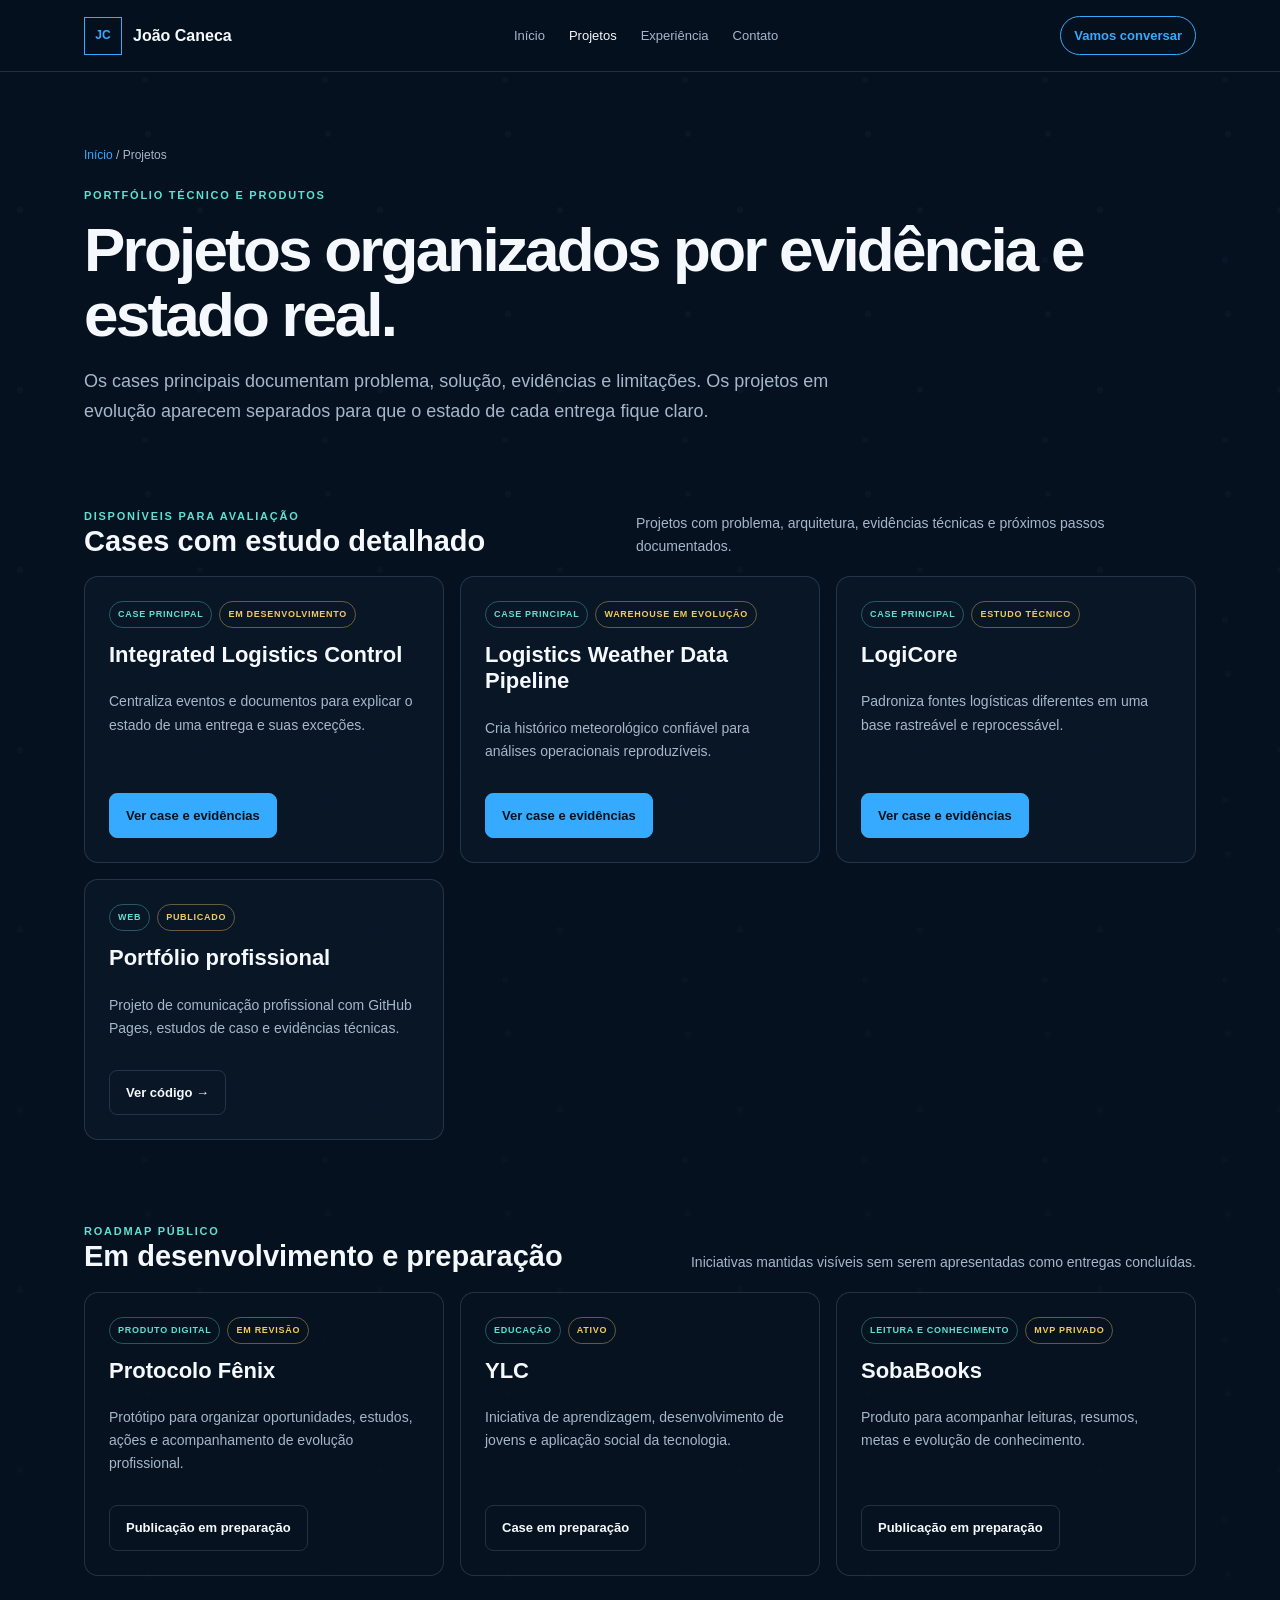
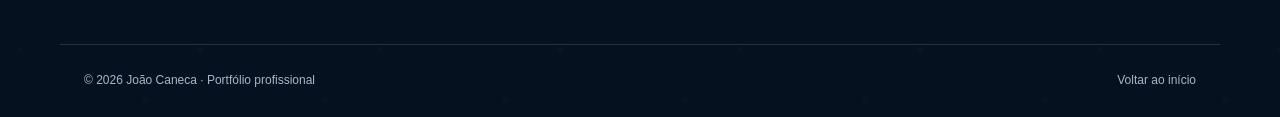
==== commit 514373bb: "feat: refine professional summary and contact conversion" ====
--- a/projetos.html
+++ b/projetos.html
@@ -27,6 +27,6 @@
       <article class="mini-card"><div class="tags"><span class="tag">Leitura e conhecimento</span><span class="tag status">MVP privado</span></div><h3>SobaBooks</h3><p>Produto para acompanhar leituras, resumos, metas e evolução de conhecimento.</p><span class="btn">Publicação em preparação</span></article>
     </div></section>
   </main>
-  <footer><span>João Caneca · Campinas/SP</span><span><a href="index.html">Voltar ao início</a></span></footer><button class="back-top" type="button" aria-label="Voltar ao topo">↑</button><script src="assets/site.js"></script>
+  <footer><span>© <span data-current-year>2026</span> João Caneca · Portfólio profissional</span><span><a href="index.html">Voltar ao início</a></span></footer><button class="back-top" type="button" aria-label="Voltar ao topo">↑</button><script src="assets/site.js"></script>
 </body>
 </html>
--- a/assets/site.css
+++ b/assets/site.css
@@ -14,28 +14,29 @@
 .nav-links{display:flex;gap:24px;color:var(--muted);font-size:13px;align-items:center}.nav-links a:hover,.nav-links a[aria-current="page"]{color:var(--text)}
 .nav-cta{border:1px solid var(--blue);color:var(--blue);padding:8px 13px;border-radius:999px;font-weight:850;font-size:13px}
 .menu-toggle{display:none;border:1px solid var(--line);background:transparent;color:var(--text);padding:8px 10px;border-radius:8px}
-.section{max-width:var(--max);margin:auto;padding:82px 24px}.hero{display:grid;grid-template-columns:1.25fr .75fr;gap:54px;align-items:center;padding-top:66px;padding-bottom:52px}
+.section{max-width:var(--max);margin:auto;padding:82px 24px}.hero{display:grid;grid-template-columns:1.38fr .62fr;gap:54px;align-items:center;padding-top:66px;padding-bottom:52px}
 .eyebrow{color:var(--cyan);font-size:11px;font-weight:900;letter-spacing:.16em;text-transform:uppercase}.hero h1,.page-hero h1{font-size:clamp(38px,5vw,62px);line-height:1.04;letter-spacing:-.045em;margin:14px 0 20px}.hero-copy{color:var(--muted);font-size:18px;max-width:760px}
 .focus-line{display:flex;align-items:center;gap:10px;color:#dce9f5;font-size:13px;margin-top:18px}.focus-line:before{content:"";width:8px;height:8px;border-radius:50%;background:var(--cyan);box-shadow:0 0 0 5px rgba(92,225,210,.1)}
 .actions{display:flex;gap:10px;flex-wrap:wrap;margin-top:26px}.btn{display:inline-flex;align-items:center;justify-content:center;gap:8px;padding:11px 16px;border:1px solid var(--line);border-radius:8px;font-size:13px;font-weight:850}.btn:hover{border-color:var(--blue);color:var(--blue)}.btn.primary{background:var(--blue);border-color:var(--blue);color:#03111d}.btn.primary:hover{background:#66beff;color:#03111d}
-.portrait{position:relative}.portrait img{width:min(310px,90%);aspect-ratio:1;object-fit:cover;border-radius:50%;margin:auto;border:7px solid var(--panel);outline:1px solid var(--blue);box-shadow:var(--shadow)}.portrait:after{content:"DADOS → CONTEXTO → DECISÃO";position:absolute;right:0;bottom:12px;padding:9px 12px;border:1px solid var(--line);background:rgba(12,27,45,.94);border-radius:8px;color:var(--cyan);font-size:10px;font-weight:900;letter-spacing:.08em}
+.portrait{position:relative;max-width:280px;margin:auto}.portrait img{width:248px;height:248px;aspect-ratio:1;object-fit:cover;object-position:center 18%;border-radius:50%;margin:auto;border:4px solid var(--panel);outline:1px solid rgba(54,170,255,.75);box-shadow:0 20px 62px rgba(0,0,0,.32),0 0 0 10px rgba(54,170,255,.035)}.portrait:after{display:none}
 .recruiter-bar{max-width:var(--max);margin:0 auto 18px;padding:0 24px;display:grid;grid-template-columns:.75fr 1.2fr 1fr 1fr;gap:1px}.recruiter-bar div{padding:13px 16px;background:rgba(8,23,39,.9);border-top:1px solid var(--line);border-bottom:1px solid var(--line)}.recruiter-bar div:first-child{border-left:1px solid var(--line);border-radius:10px 0 0 10px}.recruiter-bar div:last-child{border-right:1px solid var(--line);border-radius:0 10px 10px 0}.recruiter-bar span{display:block;color:var(--muted);font-size:9px;font-weight:900;letter-spacing:.1em;text-transform:uppercase}.recruiter-bar strong{display:block;margin-top:2px;font-size:13px;color:#e6f1fb}
 .proof-strip{max-width:var(--max);margin:0 auto;padding:0 24px 62px;display:grid;grid-template-columns:repeat(3,1fr);gap:12px}.proof{padding:20px 22px;background:rgba(8,23,39,.84);border:1px solid var(--line);border-radius:13px}.proof strong{display:block;font-size:22px;margin-bottom:3px}.proof span{color:var(--muted);font-size:13px}
 .section-head{display:grid;grid-template-columns:54px 1fr;gap:13px;margin-bottom:18px}.section-head h2{font-size:clamp(30px,4vw,46px);line-height:1.12;letter-spacing:-.035em;margin:0}.section-intro{color:var(--muted);max-width:760px;margin:0 0 34px 67px}
-.projects{display:grid;gap:24px;margin-left:67px}.project-card{display:grid;grid-template-columns:1.05fr .95fr;overflow:hidden;border:1px solid var(--line);border-radius:var(--radius);background:linear-gradient(145deg,rgba(16,38,62,.98),rgba(8,23,39,.98));box-shadow:0 18px 54px rgba(0,0,0,.16)}.project-content{padding:30px}.project-media{position:relative;min-height:320px;background:#071523}.project-media img{width:100%;height:100%;object-fit:cover}.demo-label{position:absolute;left:14px;bottom:14px;padding:7px 10px;border-radius:999px;background:rgba(28,22,8,.94);border:1px solid rgba(245,201,93,.55);color:#ffe8a3;font-size:10px;font-weight:900;letter-spacing:.06em;box-shadow:0 6px 22px rgba(0,0,0,.28)}
+.projects{display:grid;gap:24px;margin-left:67px}.project-card{display:grid;grid-template-columns:1.05fr .95fr;overflow:hidden;border:1px solid var(--line);border-radius:var(--radius);background:linear-gradient(145deg,rgba(16,38,62,.98),rgba(8,23,39,.98));box-shadow:0 18px 54px rgba(0,0,0,.16)}.project-content{padding:30px}.project-media{position:relative;min-height:320px;background:#071523}.project-media img{width:100%;height:100%;object-fit:contain}.demo-label{position:absolute;left:14px;bottom:14px;padding:7px 10px;border-radius:999px;background:rgba(28,22,8,.94);border:1px solid rgba(245,201,93,.55);color:#ffe8a3;font-size:10px;font-weight:900;letter-spacing:.06em;box-shadow:0 6px 22px rgba(0,0,0,.28)}
 .tags{display:flex;gap:7px;flex-wrap:wrap}.tag{font-size:9px;font-weight:900;letter-spacing:.08em;padding:5px 8px;border:1px solid rgba(92,225,210,.34);color:var(--cyan);border-radius:999px;text-transform:uppercase}.tag.status{color:var(--amber);border-color:rgba(245,201,93,.4)}
 .project-card h3{font-size:28px;line-height:1.16;margin:18px 0 11px}.project-card p{color:var(--muted)}.case-pair{display:grid;grid-template-columns:1fr 1fr;gap:12px;margin:20px 0}.case-pair div{padding:14px;border:1px solid var(--line);border-radius:10px;background:rgba(5,16,29,.46)}.case-pair strong{display:block;color:var(--cyan);font-size:11px;text-transform:uppercase;letter-spacing:.09em;margin-bottom:5px}.case-pair span{color:#dbe7f2;font-size:13px}
 .metrics{display:grid;grid-template-columns:repeat(3,1fr);gap:9px;margin:20px 0}.metric{padding:13px;border-top:1px solid var(--line)}.metric small{display:block;color:var(--amber);font-size:8px;font-weight:900;letter-spacing:.11em;text-transform:uppercase;margin-bottom:3px}.metric strong{display:block;font-size:20px;color:var(--cyan)}.metric span{display:block;color:var(--muted);font-size:11px;line-height:1.35}
+.stack-grid{margin-left:67px;display:grid;grid-template-columns:repeat(2,minmax(0,1fr));gap:16px}.stack-card{padding:24px;border:1px solid var(--line);border-radius:14px;background:linear-gradient(145deg,rgba(12,31,51,.9),rgba(7,20,34,.9))}.stack-card h3{font-size:18px;line-height:1.2;margin:0 0 10px 51px;min-height:38px;display:flex;align-items:center}.stack-card p{clear:both;color:var(--muted);font-size:13px;margin:0 0 17px}.stack-symbol{display:grid;place-items:center;float:left;width:38px;height:38px;border:1px solid rgba(92,225,210,.36);border-radius:10px;color:var(--cyan);background:rgba(92,225,210,.06);font-weight:900}.stack-tools{display:flex;flex-wrap:wrap;gap:8px}.stack-tools span{display:inline-flex;align-items:center;gap:7px;padding:7px 10px;border:1px solid var(--line);border-radius:8px;color:#dce9f5;background:rgba(5,16,29,.48);font-size:12px;font-weight:750}.stack-tools b{display:grid;place-items:center;min-width:22px;height:22px;padding:0 4px;border-radius:5px;background:rgba(54,170,255,.12);color:var(--blue);font-size:9px;letter-spacing:.02em}.stack-tools .nominal{border-color:rgba(245,201,93,.3)}
 .section-actions{margin:28px 0 0 67px}.impact-grid{margin-left:67px;display:grid;grid-template-columns:1.1fr .9fr;gap:20px}.impact-card,.timeline,.social-card{padding:28px;border:1px solid var(--line);border-radius:var(--radius);background:rgba(9,24,41,.78)}.impact-card h3,.social-card h3{font-size:25px;margin:10px 0}.impact-card p,.social-card p{color:var(--muted)}.check-list{display:grid;gap:10px;margin-top:18px}.check-list div{position:relative;padding-left:22px;color:#dce9f5;font-size:14px}.check-list div:before{content:"✓";position:absolute;left:0;color:var(--cyan)}
 .timeline{display:grid;gap:20px}.role{padding-left:18px;border-left:1px solid var(--line)}.role small{color:var(--cyan);font-size:11px}.role h3{font-size:18px;margin:3px 0}.role p{color:var(--muted);font-size:13px;margin:0}
 .tech-row{display:flex;gap:8px;flex-wrap:wrap;margin-top:20px}.tech{padding:7px 10px;border:1px solid var(--line);border-radius:7px;color:#dce9f5;font-size:12px;background:rgba(5,16,29,.4)}
 .contact{max-width:calc(var(--max) - 48px);margin:38px auto 80px;padding:46px;background:linear-gradient(135deg,var(--panel-2),var(--panel));border:1px solid var(--line);border-radius:var(--radius);display:grid;grid-template-columns:1fr auto;gap:32px;align-items:center}.contact h2{font-size:clamp(29px,4vw,46px);line-height:1.12;margin:9px 0}.contact p{color:var(--muted)}.contact-links{display:grid;gap:9px}.contact-links a{padding:10px 14px;border:1px solid var(--line);border-radius:8px;font-size:13px;font-weight:800}.contact-links a:hover{border-color:var(--blue);color:var(--blue)}
-footer{max-width:var(--max);margin:auto;padding:26px 24px;border-top:1px solid var(--line);color:var(--muted);font-size:12px;display:flex;justify-content:space-between}.back-top{position:fixed;right:18px;bottom:18px;width:44px;height:44px;border-radius:50%;border:1px solid var(--line);background:rgba(6,17,31,.9);color:var(--text);cursor:pointer;opacity:0;pointer-events:none;transition:.2s}.back-top.visible{opacity:1;pointer-events:auto}.back-top:hover{background:var(--blue);color:#03111d}
+footer{max-width:var(--max);margin:auto;padding:26px 24px;border-top:1px solid var(--line);color:var(--muted);font-size:12px;display:flex;justify-content:space-between}.site-footer{max-width:none;justify-content:center;padding:34px 24px;background:rgba(11,27,45,.9);color:#dce9f5;text-align:center}.back-top{position:fixed;right:18px;bottom:18px;width:44px;height:44px;border-radius:50%;border:1px solid var(--line);background:rgba(6,17,31,.9);color:var(--text);cursor:pointer;opacity:0;pointer-events:none;transition:.2s}.back-top.visible{opacity:1;pointer-events:auto}.back-top:hover{background:var(--blue);color:#03111d}
 .page-hero{max-width:var(--max);margin:auto;padding:74px 24px 46px}.page-hero p{max-width:760px;color:var(--muted);font-size:18px}.crumbs{color:var(--muted);font-size:12px;margin-bottom:20px}.crumbs a{color:var(--blue)}
 .project-grid{max-width:var(--max);margin:auto;padding:20px 24px 82px;display:grid;grid-template-columns:repeat(3,1fr);gap:16px}.mini-card{padding:24px;border:1px solid var(--line);border-radius:14px;background:rgba(9,24,41,.8);display:flex;flex-direction:column}.mini-card h2,.mini-card h3{font-size:22px;line-height:1.2;margin:14px 0 8px}.mini-card p{color:var(--muted);font-size:14px;flex:1}.mini-card .btn{align-self:flex-start;margin-top:16px}
 .portfolio-group{max-width:var(--max);margin:auto;padding:16px 24px 10px}.portfolio-group+.portfolio-group{padding-top:14px}.portfolio-group-head{display:flex;align-items:end;justify-content:space-between;gap:24px;margin-bottom:18px}.portfolio-group-head h2{font-size:29px;line-height:1.15;margin:0}.portfolio-group-head p{max-width:560px;margin:0;color:var(--muted);font-size:14px}.portfolio-group .project-grid{padding:0 0 58px}.portfolio-group.secondary .mini-card{background:rgba(7,19,32,.64)}
-.case-cover{max-width:var(--max);margin:auto;padding:0 24px 54px}.cover-frame{position:relative;overflow:hidden;border-radius:var(--radius);border:1px solid var(--line);box-shadow:var(--shadow)}.cover-frame img{width:100%;aspect-ratio:16/9;object-fit:cover}.case-layout{max-width:var(--max);margin:auto;padding:0 24px 82px;display:grid;grid-template-columns:minmax(0,1fr) 300px;gap:28px}.case-main{display:grid;gap:18px}.case-section{padding:28px;border:1px solid var(--line);border-radius:14px;background:rgba(9,24,41,.76)}.case-section h2{font-size:26px;margin:0 0 12px}.case-section p,.case-section li{color:var(--muted)}.case-section ul{padding-left:20px}.evidence-note{padding:12px 14px;border-left:3px solid var(--cyan);background:rgba(92,225,210,.06);font-size:13px}.evidence-links{display:flex;gap:8px;flex-wrap:wrap;margin-top:18px}.evidence-links a{padding:8px 11px;border:1px solid var(--line);border-radius:8px;color:#dce9f5;font-size:12px;font-weight:800}.evidence-links a:hover{border-color:var(--blue);color:var(--blue)}.compare{display:grid;grid-template-columns:1fr 1fr;gap:14px}.compare article{padding:18px;border:1px solid var(--line);border-radius:10px}.compare h3{font-size:14px;color:var(--cyan);text-transform:uppercase;letter-spacing:.08em;margin-top:0}.architecture{display:grid;grid-template-columns:repeat(4,1fr);gap:10px;align-items:stretch}.stage{position:relative;padding:16px 12px;border:1px solid var(--line);border-radius:10px;text-align:center;background:rgba(5,16,29,.45);font-size:13px}.stage:not(:last-child):after{content:"→";position:absolute;right:-12px;top:50%;transform:translateY(-50%);color:var(--cyan);z-index:2}.case-side{display:grid;gap:16px;align-content:start;position:sticky;top:98px;height:max-content}.side-card{padding:22px;border:1px solid var(--line);border-radius:14px;background:rgba(9,24,41,.86)}.side-card h2{font-size:16px;margin:0 0 12px}.side-card dl{margin:0}.side-card dt{color:var(--muted);font-size:11px;text-transform:uppercase;letter-spacing:.08em}.side-card dd{margin:2px 0 13px;color:#dce9f5;font-size:13px}.notice{padding:12px;border-left:3px solid var(--amber);background:rgba(245,201,93,.07);color:#e7d9ad;font-size:12px}
+.case-cover{max-width:var(--max);margin:auto;padding:0 24px 54px}.cover-frame{position:relative;overflow:hidden;border-radius:var(--radius);border:1px solid var(--line);box-shadow:var(--shadow);background:#071523}.cover-frame img{width:100%;aspect-ratio:16/9;object-fit:contain}.diagram-source{margin:11px 4px 0;color:var(--muted);font-size:12px}.diagram-source a{color:var(--cyan);font-weight:800}.diagram-source a:hover{color:var(--blue)}.case-layout{max-width:var(--max);margin:auto;padding:0 24px 82px;display:grid;grid-template-columns:minmax(0,1fr) 300px;gap:28px}.case-main{display:grid;gap:18px}.case-section{padding:28px;border:1px solid var(--line);border-radius:14px;background:rgba(9,24,41,.76)}.case-section h2{font-size:26px;margin:0 0 12px}.case-section p,.case-section li{color:var(--muted)}.case-section ul{padding-left:20px}.evidence-note{padding:12px 14px;border-left:3px solid var(--cyan);background:rgba(92,225,210,.06);font-size:13px}.evidence-links{display:flex;gap:8px;flex-wrap:wrap;margin-top:18px}.evidence-links a{padding:8px 11px;border:1px solid var(--line);border-radius:8px;color:#dce9f5;font-size:12px;font-weight:800}.evidence-links a:hover{border-color:var(--blue);color:var(--blue)}.compare{display:grid;grid-template-columns:1fr 1fr;gap:14px}.compare article{padding:18px;border:1px solid var(--line);border-radius:10px}.compare h3{font-size:14px;color:var(--cyan);text-transform:uppercase;letter-spacing:.08em;margin-top:0}.architecture{display:grid;grid-template-columns:repeat(4,1fr);gap:10px;align-items:stretch}.stage{position:relative;padding:16px 12px;border:1px solid var(--line);border-radius:10px;text-align:center;background:rgba(5,16,29,.45);font-size:13px}.stage:not(:last-child):after{content:"→";position:absolute;right:-12px;top:50%;transform:translateY(-50%);color:var(--cyan);z-index:2}.case-side{display:grid;gap:16px;align-content:start;position:sticky;top:98px;height:max-content}.side-card{padding:22px;border:1px solid var(--line);border-radius:14px;background:rgba(9,24,41,.86)}.side-card h2{font-size:16px;margin:0 0 12px}.side-card dl{margin:0}.side-card dt{color:var(--muted);font-size:11px;text-transform:uppercase;letter-spacing:.08em}.side-card dd{margin:2px 0 13px;color:#dce9f5;font-size:13px}.notice{padding:12px;border-left:3px solid var(--amber);background:rgba(245,201,93,.07);color:#e7d9ad;font-size:12px}
 :focus-visible{outline:3px solid var(--amber);outline-offset:3px}
-@media(max-width:900px){.hero,.project-card,.impact-grid,.contact,.case-layout{grid-template-columns:1fr}.portrait{max-width:380px;margin:auto}.projects,.impact-grid,.section-intro,.section-actions{margin-left:0}.project-card:nth-child(even) .project-media{order:-1}.project-grid{grid-template-columns:repeat(2,1fr)}.recruiter-bar{grid-template-columns:repeat(2,1fr);gap:8px}.recruiter-bar div,.recruiter-bar div:first-child,.recruiter-bar div:last-child{border:1px solid var(--line);border-radius:9px}.case-side{position:static}.nav-links{display:none}.menu-toggle{display:block}.nav-links.open{display:flex;position:absolute;left:18px;right:18px;top:70px;flex-direction:column;align-items:stretch;padding:18px;background:#0b1b2d;border:1px solid var(--line);border-radius:12px;box-shadow:var(--shadow)}.nav-links.open a{padding:8px}.nav-cta{display:none}}
-@media(max-width:620px){.section{padding:64px 18px}.hero{padding-top:48px}.hero h1,.page-hero h1{font-size:37px}.recruiter-bar{grid-template-columns:1fr 1fr;padding:0 18px;margin-bottom:28px}.recruiter-bar strong{font-size:12px}.proof-strip{grid-template-columns:1fr;padding:0 18px 50px}.section-head{grid-template-columns:36px 1fr}.section-intro{margin-top:4px}.project-content{padding:23px}.project-media{min-height:210px}.case-pair,.metrics,.compare,.project-grid{grid-template-columns:1fr}.metrics{gap:2px}.metric{display:grid;grid-template-columns:74px 62px 1fr;align-items:center;gap:8px}.metric small{margin:0}.portfolio-group{padding-left:18px;padding-right:18px}.portfolio-group-head{display:block}.portfolio-group-head p{margin-top:8px}.section-actions{display:grid}.contact{margin:24px 18px 58px;padding:30px 23px}.architecture{grid-template-columns:1fr}.stage:not(:last-child):after{content:"↓";right:auto;left:50%;top:auto;bottom:-17px;transform:translateX(-50%)}footer{margin:0 18px;flex-direction:column;gap:5px}.nav-inner{padding:14px 18px}.brand{font-size:14px}.page-hero{padding:54px 18px 36px}.case-cover,.case-layout{padding-left:18px;padding-right:18px}}
+@media(max-width:900px){.hero,.project-card,.impact-grid,.contact,.case-layout{grid-template-columns:1fr}.portrait{max-width:250px;margin:auto}.projects,.impact-grid,.section-intro,.section-actions,.stack-grid{margin-left:0}.project-card:nth-child(even) .project-media{order:-1}.project-grid{grid-template-columns:repeat(2,1fr)}.recruiter-bar{grid-template-columns:repeat(2,1fr);gap:8px}.recruiter-bar div,.recruiter-bar div:first-child,.recruiter-bar div:last-child{border:1px solid var(--line);border-radius:9px}.case-side{position:static}.nav-links{display:none}.menu-toggle{display:block}.nav-links.open{display:flex;position:absolute;left:18px;right:18px;top:70px;flex-direction:column;align-items:stretch;padding:18px;background:#0b1b2d;border:1px solid var(--line);border-radius:12px;box-shadow:var(--shadow)}.nav-links.open a{padding:8px}.nav-cta{display:none}}
+@media(max-width:620px){.section{padding:64px 18px}.hero{padding-top:48px}.hero h1,.page-hero h1{font-size:37px}.portrait img{width:208px;height:208px}.recruiter-bar{grid-template-columns:1fr 1fr;padding:0 18px;margin-bottom:28px}.recruiter-bar strong{font-size:12px}.proof-strip{grid-template-columns:1fr;padding:0 18px 50px}.section-head{grid-template-columns:36px 1fr}.section-intro{margin-top:4px}.stack-grid{grid-template-columns:1fr}.stack-card{padding:20px}.project-content{padding:23px}.project-media{min-height:210px}.case-pair,.metrics,.compare,.project-grid{grid-template-columns:1fr}.metrics{gap:2px}.metric{display:grid;grid-template-columns:74px 62px 1fr;align-items:center;gap:8px}.metric small{margin:0}.portfolio-group{padding-left:18px;padding-right:18px}.portfolio-group-head{display:block}.portfolio-group-head p{margin-top:8px}.section-actions{display:grid}.contact{margin:24px 18px 58px;padding:30px 23px}.architecture{grid-template-columns:1fr}.stage:not(:last-child):after{content:"↓";right:auto;left:50%;top:auto;bottom:-17px;transform:translateX(-50%)}footer{margin:0 18px;flex-direction:column;gap:5px}.nav-inner{padding:14px 18px}.brand{font-size:14px}.page-hero{padding:54px 18px 36px}.case-cover,.case-layout{padding-left:18px;padding-right:18px}}
 @media(prefers-reduced-motion:reduce){html{scroll-behavior:auto}*{transition:none!important}}
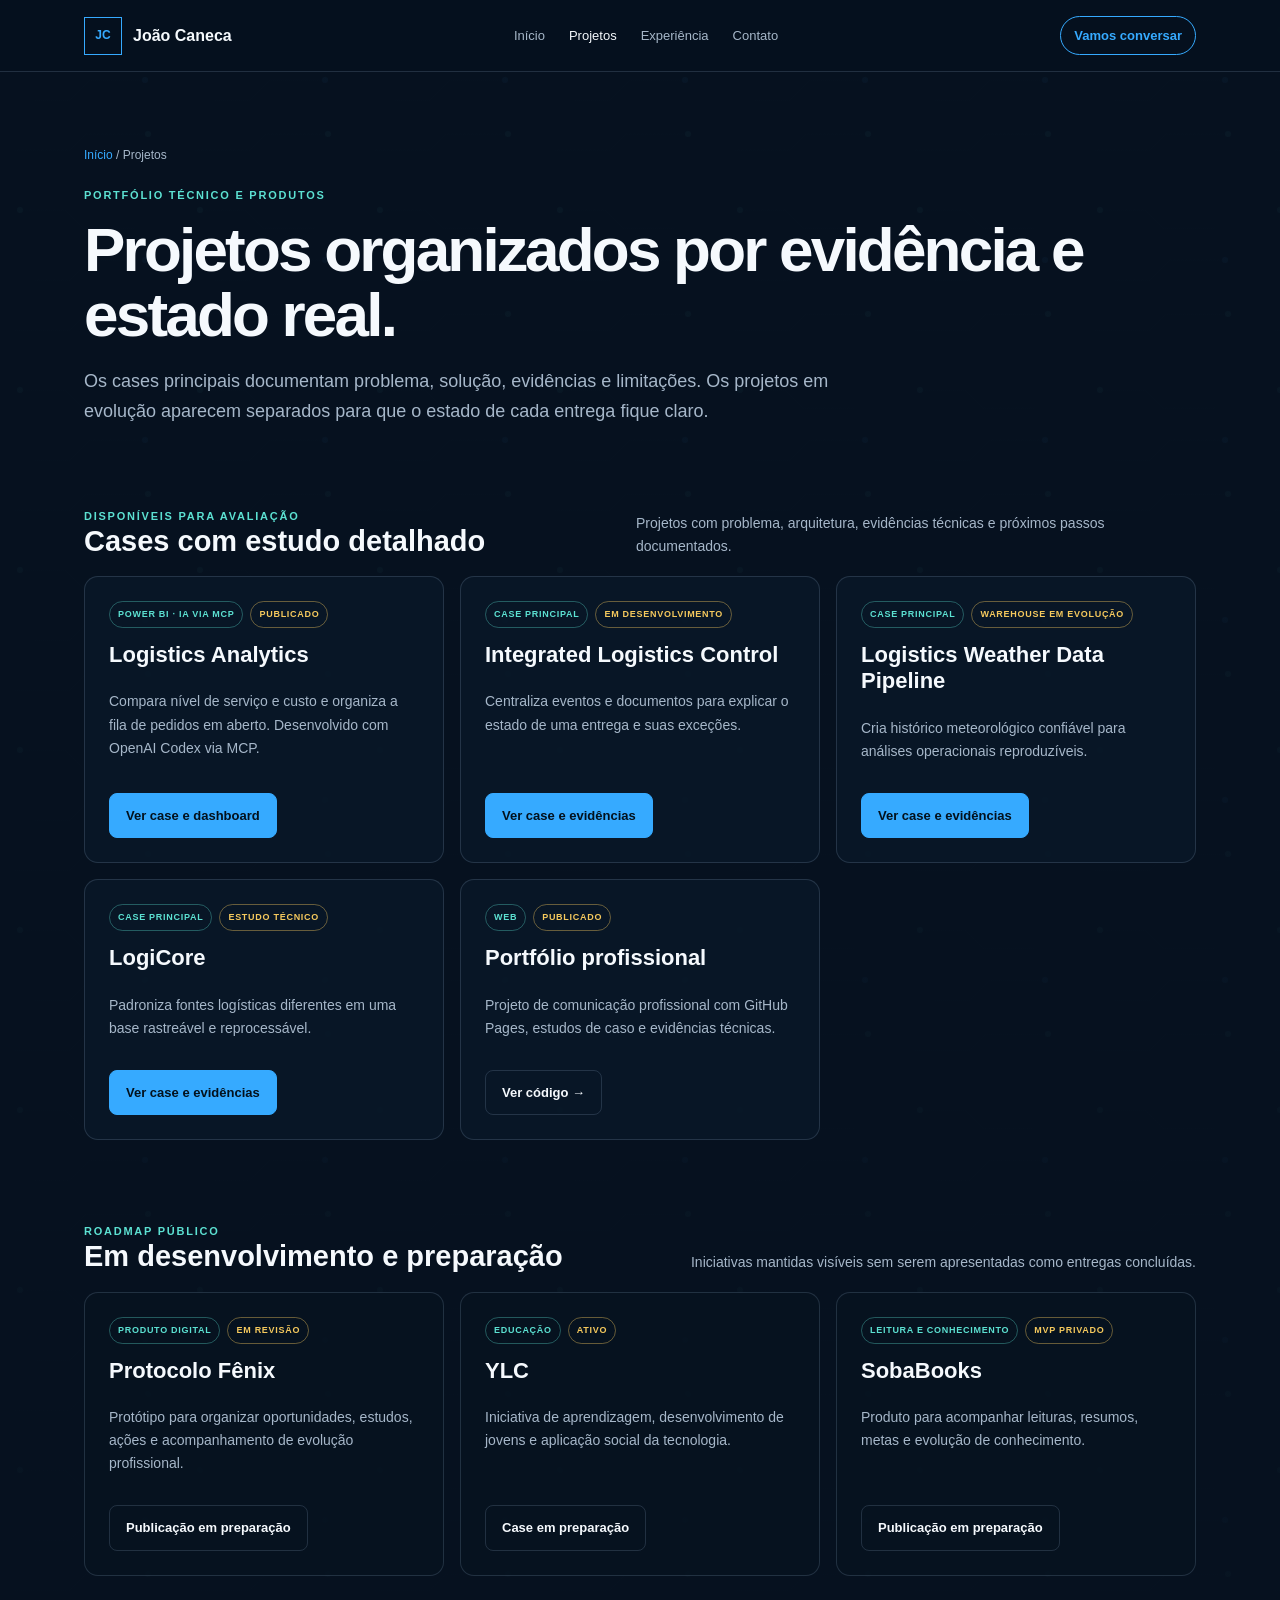
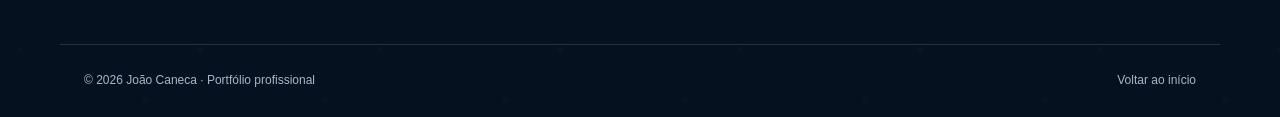
==== commit b8c00e32: "Add Logistics Analytics portfolio case" ====
--- a/projetos.html
+++ b/projetos.html
@@ -15,6 +15,7 @@
     <header class="page-hero"><div class="crumbs"><a href="index.html">Início</a> / Projetos</div><div class="eyebrow">Portfólio técnico e produtos</div><h1>Projetos organizados por evidência e estado real.</h1><p>Os cases principais documentam problema, solução, evidências e limitações. Os projetos em evolução aparecem separados para que o estado de cada entrega fique claro.</p></header>
 
     <section class="portfolio-group" aria-labelledby="cases-disponiveis"><div class="portfolio-group-head"><div><div class="eyebrow">Disponíveis para avaliação</div><h2 id="cases-disponiveis">Cases com estudo detalhado</h2></div><p>Projetos com problema, arquitetura, evidências técnicas e próximos passos documentados.</p></div><div class="project-grid">
+      <article class="mini-card"><div class="tags"><span class="tag">Power BI · IA via MCP</span><span class="tag status">Publicado</span></div><h3>Logistics Analytics</h3><p>Compara nível de serviço e custo e organiza a fila de pedidos em aberto. Desenvolvido com OpenAI Codex via MCP.</p><a class="btn primary" href="projetos/logistics-analytics.html">Ver case e dashboard</a></article>
       <article class="mini-card"><div class="tags"><span class="tag">Case principal</span><span class="tag status">Em desenvolvimento</span></div><h3>Integrated Logistics Control</h3><p>Centraliza eventos e documentos para explicar o estado de uma entrega e suas exceções.</p><a class="btn primary" href="projetos/ilc.html">Ver case e evidências</a></article>
       <article class="mini-card"><div class="tags"><span class="tag">Case principal</span><span class="tag status">Warehouse em evolução</span></div><h3>Logistics Weather Data Pipeline</h3><p>Cria histórico meteorológico confiável para análises operacionais reproduzíveis.</p><a class="btn primary" href="projetos/weather.html">Ver case e evidências</a></article>
       <article class="mini-card"><div class="tags"><span class="tag">Case principal</span><span class="tag status">Estudo técnico</span></div><h3>LogiCore</h3><p>Padroniza fontes logísticas diferentes em uma base rastreável e reprocessável.</p><a class="btn primary" href="projetos/logicore.html">Ver case e evidências</a></article>
--- a/assets/site.css
+++ b/assets/site.css
@@ -40,3 +40,33 @@
 @media(max-width:900px){.hero,.project-card,.impact-grid,.contact,.case-layout{grid-template-columns:1fr}.portrait{max-width:250px;margin:auto}.projects,.impact-grid,.section-intro,.section-actions,.stack-grid{margin-left:0}.project-card:nth-child(even) .project-media{order:-1}.project-grid{grid-template-columns:repeat(2,1fr)}.recruiter-bar{grid-template-columns:repeat(2,1fr);gap:8px}.recruiter-bar div,.recruiter-bar div:first-child,.recruiter-bar div:last-child{border:1px solid var(--line);border-radius:9px}.case-side{position:static}.nav-links{display:none}.menu-toggle{display:block}.nav-links.open{display:flex;position:absolute;left:18px;right:18px;top:70px;flex-direction:column;align-items:stretch;padding:18px;background:#0b1b2d;border:1px solid var(--line);border-radius:12px;box-shadow:var(--shadow)}.nav-links.open a{padding:8px}.nav-cta{display:none}}
 @media(max-width:620px){.section{padding:64px 18px}.hero{padding-top:48px}.hero h1,.page-hero h1{font-size:37px}.portrait img{width:208px;height:208px}.recruiter-bar{grid-template-columns:1fr 1fr;padding:0 18px;margin-bottom:28px}.recruiter-bar strong{font-size:12px}.proof-strip{grid-template-columns:1fr;padding:0 18px 50px}.section-head{grid-template-columns:36px 1fr}.section-intro{margin-top:4px}.stack-grid{grid-template-columns:1fr}.stack-card{padding:20px}.project-content{padding:23px}.project-media{min-height:210px}.case-pair,.metrics,.compare,.project-grid{grid-template-columns:1fr}.metrics{gap:2px}.metric{display:grid;grid-template-columns:74px 62px 1fr;align-items:center;gap:8px}.metric small{margin:0}.portfolio-group{padding-left:18px;padding-right:18px}.portfolio-group-head{display:block}.portfolio-group-head p{margin-top:8px}.section-actions{display:grid}.contact{margin:24px 18px 58px;padding:30px 23px}.architecture{grid-template-columns:1fr}.stage:not(:last-child):after{content:"↓";right:auto;left:50%;top:auto;bottom:-17px;transform:translateX(-50%)}footer{margin:0 18px;flex-direction:column;gap:5px}.nav-inner{padding:14px 18px}.brand{font-size:14px}.page-hero{padding:54px 18px 36px}.case-cover,.case-layout{padding-left:18px;padding-right:18px}}
 @media(prefers-reduced-motion:reduce){html{scroll-behavior:auto}*{transition:none!important}}
+
+/* Logistics Analytics case */
+.la-cover .cover-frame img { aspect-ratio:auto; height:auto; }
+.la-questions { margin-top:20px; }
+.la-questions p { margin-bottom:0; }
+.la-results { display:grid; grid-template-columns:repeat(2,minmax(0,1fr)); gap:10px; margin:0 0 20px; }
+.la-results > div { padding:14px; background:rgba(5,16,29,.45); border:1px solid var(--line); border-radius:10px; }
+.la-results dt { color:var(--muted); font-size:13px; }
+.la-results dd { margin:2px 0; color:var(--cyan); font-weight:850; font-size:clamp(20px,3vw,27px); line-height:1.25; }
+.la-results span { display:block; font-weight:400; color:var(--muted); font-size:12px; line-height:1.4; }
+.la-process { padding-left:22px; }
+.la-process li + li { margin-top:10px; }
+.la-process code { overflow-wrap:anywhere; }
+.la-demo { scroll-margin-top:90px; }
+.la-demo-head { display:flex; justify-content:space-between; align-items:center; gap:16px 30px; margin-bottom:18px; }
+.la-demo-head h2 { margin:0; font-size:clamp(24px,4vw,34px); }
+.la-demo-head p { margin:6px 0 0; color:var(--muted); max-width:70ch; }
+.la-demo-head .btn { flex:none; }
+.la-report iframe { display:block; width:100%; height:auto; min-height:360px; aspect-ratio:1024/612; border:0; }
+.la-gallery { display:grid; grid-template-columns:repeat(2,minmax(0,1fr)); gap:16px; margin-top:24px; }
+.la-gallery figure { margin:0; min-width:0; border-radius:12px; border:1px solid var(--line); background:var(--panel); overflow:hidden; }
+.la-gallery img { width:100%; height:auto; aspect-ratio:1440/1000; object-fit:contain; object-position:top; background:#ebf0f3; }
+.la-gallery figcaption { padding:12px 14px; color:var(--muted); font-size:13px; }
+.la-gallery figcaption strong { color:var(--text); }
+.la-project-media img { object-fit:contain; }
+@media (max-width:620px) {
+  .la-demo-head { flex-wrap:wrap; }
+  .la-gallery { grid-template-columns:1fr; }
+  .la-report iframe { min-height:280px; }
+}
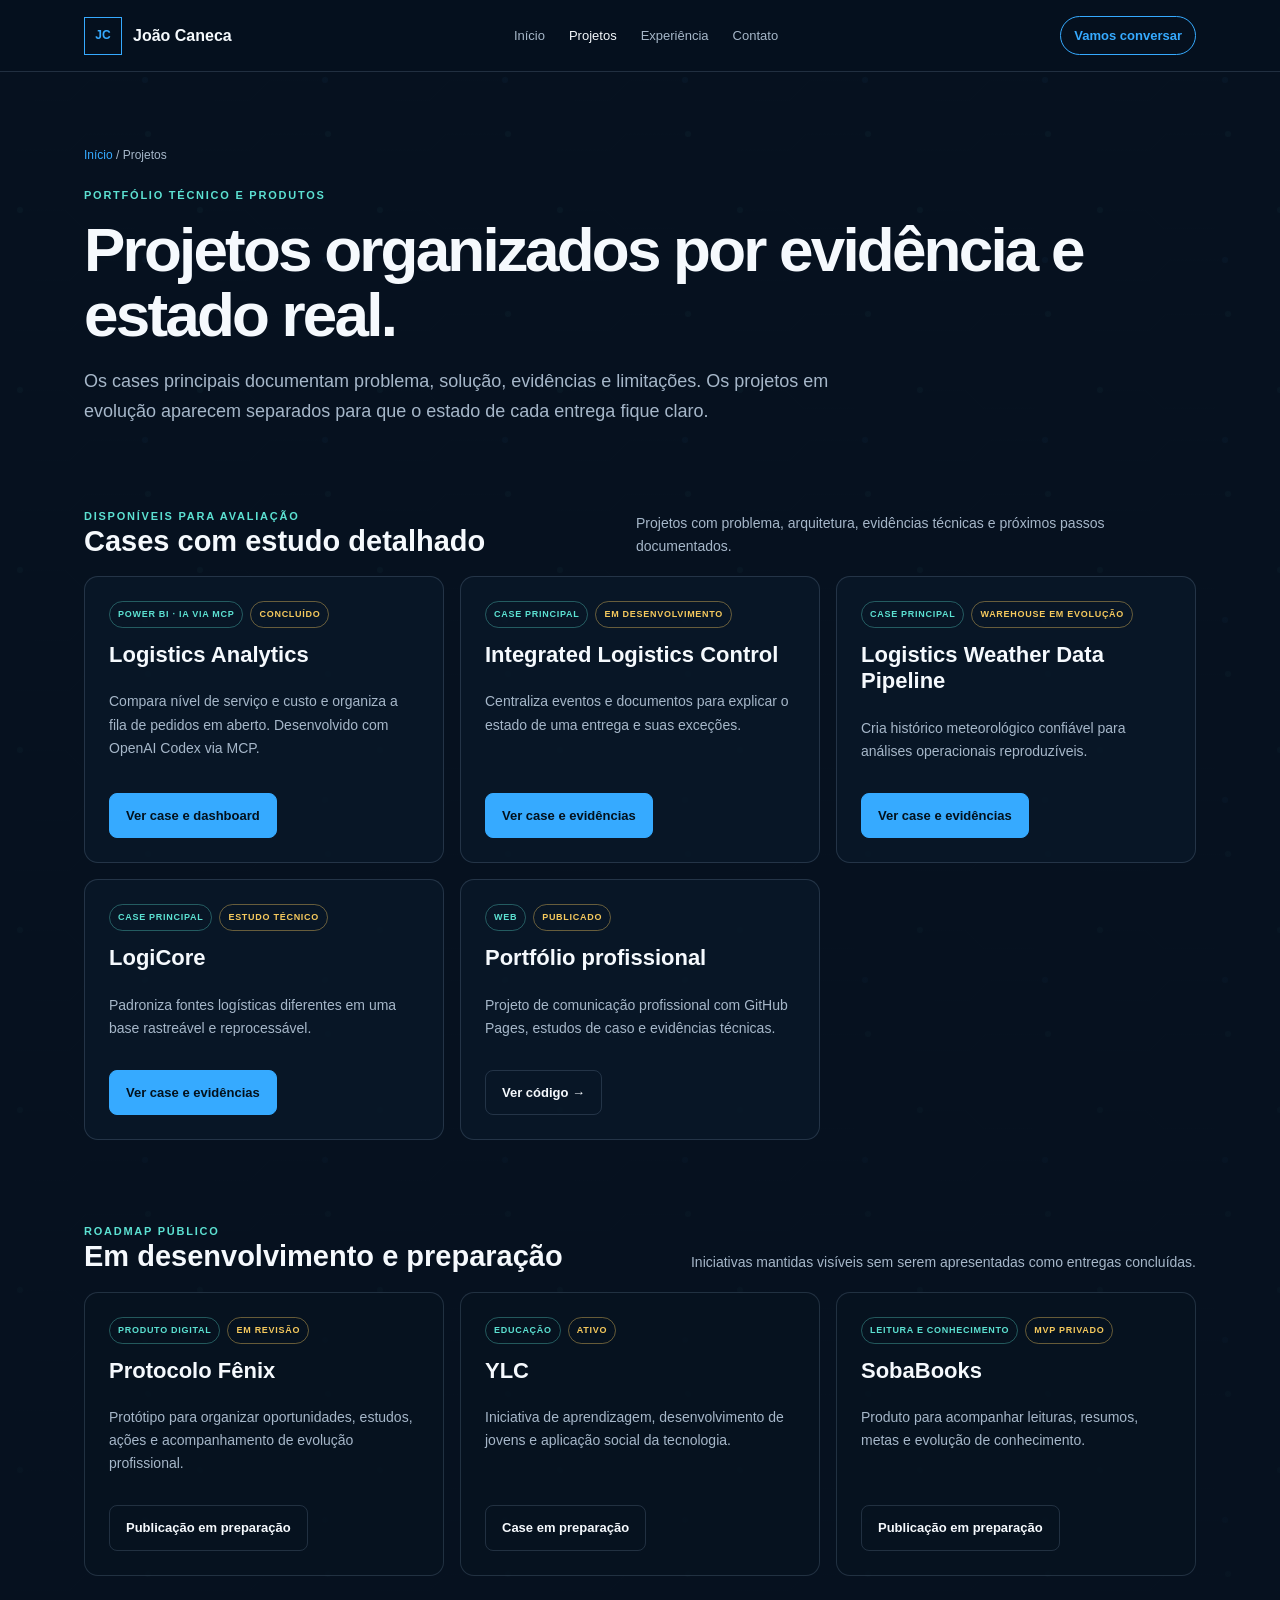
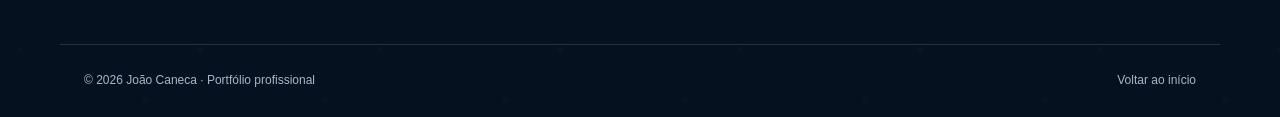
==== commit cd4c1863: "Feature completed Logistics Analytics project" ====
--- a/projetos.html
+++ b/projetos.html
@@ -15,7 +15,7 @@
     <header class="page-hero"><div class="crumbs"><a href="index.html">Início</a> / Projetos</div><div class="eyebrow">Portfólio técnico e produtos</div><h1>Projetos organizados por evidência e estado real.</h1><p>Os cases principais documentam problema, solução, evidências e limitações. Os projetos em evolução aparecem separados para que o estado de cada entrega fique claro.</p></header>
 
     <section class="portfolio-group" aria-labelledby="cases-disponiveis"><div class="portfolio-group-head"><div><div class="eyebrow">Disponíveis para avaliação</div><h2 id="cases-disponiveis">Cases com estudo detalhado</h2></div><p>Projetos com problema, arquitetura, evidências técnicas e próximos passos documentados.</p></div><div class="project-grid">
-      <article class="mini-card"><div class="tags"><span class="tag">Power BI · IA via MCP</span><span class="tag status">Publicado</span></div><h3>Logistics Analytics</h3><p>Compara nível de serviço e custo e organiza a fila de pedidos em aberto. Desenvolvido com OpenAI Codex via MCP.</p><a class="btn primary" href="projetos/logistics-analytics.html">Ver case e dashboard</a></article>
+      <article class="mini-card"><div class="tags"><span class="tag">Power BI · IA via MCP</span><span class="tag status">Concluído</span></div><h3>Logistics Analytics</h3><p>Compara nível de serviço e custo e organiza a fila de pedidos em aberto. Desenvolvido com OpenAI Codex via MCP.</p><a class="btn primary" href="projetos/logistics-analytics.html">Ver case e dashboard</a></article>
       <article class="mini-card"><div class="tags"><span class="tag">Case principal</span><span class="tag status">Em desenvolvimento</span></div><h3>Integrated Logistics Control</h3><p>Centraliza eventos e documentos para explicar o estado de uma entrega e suas exceções.</p><a class="btn primary" href="projetos/ilc.html">Ver case e evidências</a></article>
       <article class="mini-card"><div class="tags"><span class="tag">Case principal</span><span class="tag status">Warehouse em evolução</span></div><h3>Logistics Weather Data Pipeline</h3><p>Cria histórico meteorológico confiável para análises operacionais reproduzíveis.</p><a class="btn primary" href="projetos/weather.html">Ver case e evidências</a></article>
       <article class="mini-card"><div class="tags"><span class="tag">Case principal</span><span class="tag status">Estudo técnico</span></div><h3>LogiCore</h3><p>Padroniza fontes logísticas diferentes em uma base rastreável e reprocessável.</p><a class="btn primary" href="projetos/logicore.html">Ver case e evidências</a></article>
--- a/assets/site.css
+++ b/assets/site.css
@@ -64,7 +64,17 @@
 .la-gallery img { width:100%; height:auto; aspect-ratio:1440/1000; object-fit:contain; object-position:top; background:#ebf0f3; }
 .la-gallery figcaption { padding:12px 14px; color:var(--muted); font-size:13px; }
 .la-gallery figcaption strong { color:var(--text); }
-.la-project-media img { object-fit:contain; }
+.la-project-media { display:grid; align-content:center; min-width:0; }
+.la-project-media img { height:auto; }
+.la-project-media .demo-label { max-width:calc(100% - 28px); text-transform:uppercase; }
+.la-project-card .metric strong { white-space:nowrap; }
+@media (max-width:900px) {
+  .la-project-media .demo-label { position:static; justify-self:start; margin:10px 14px 14px; }
+}
+@media (max-width:620px) {
+  .la-project-card .metric { grid-template-columns:minmax(0,1fr) auto; }
+  .la-project-card .metric span { grid-column:1/-1; }
+}
 @media (max-width:620px) {
   .la-demo-head { flex-wrap:wrap; }
   .la-gallery { grid-template-columns:1fr; }
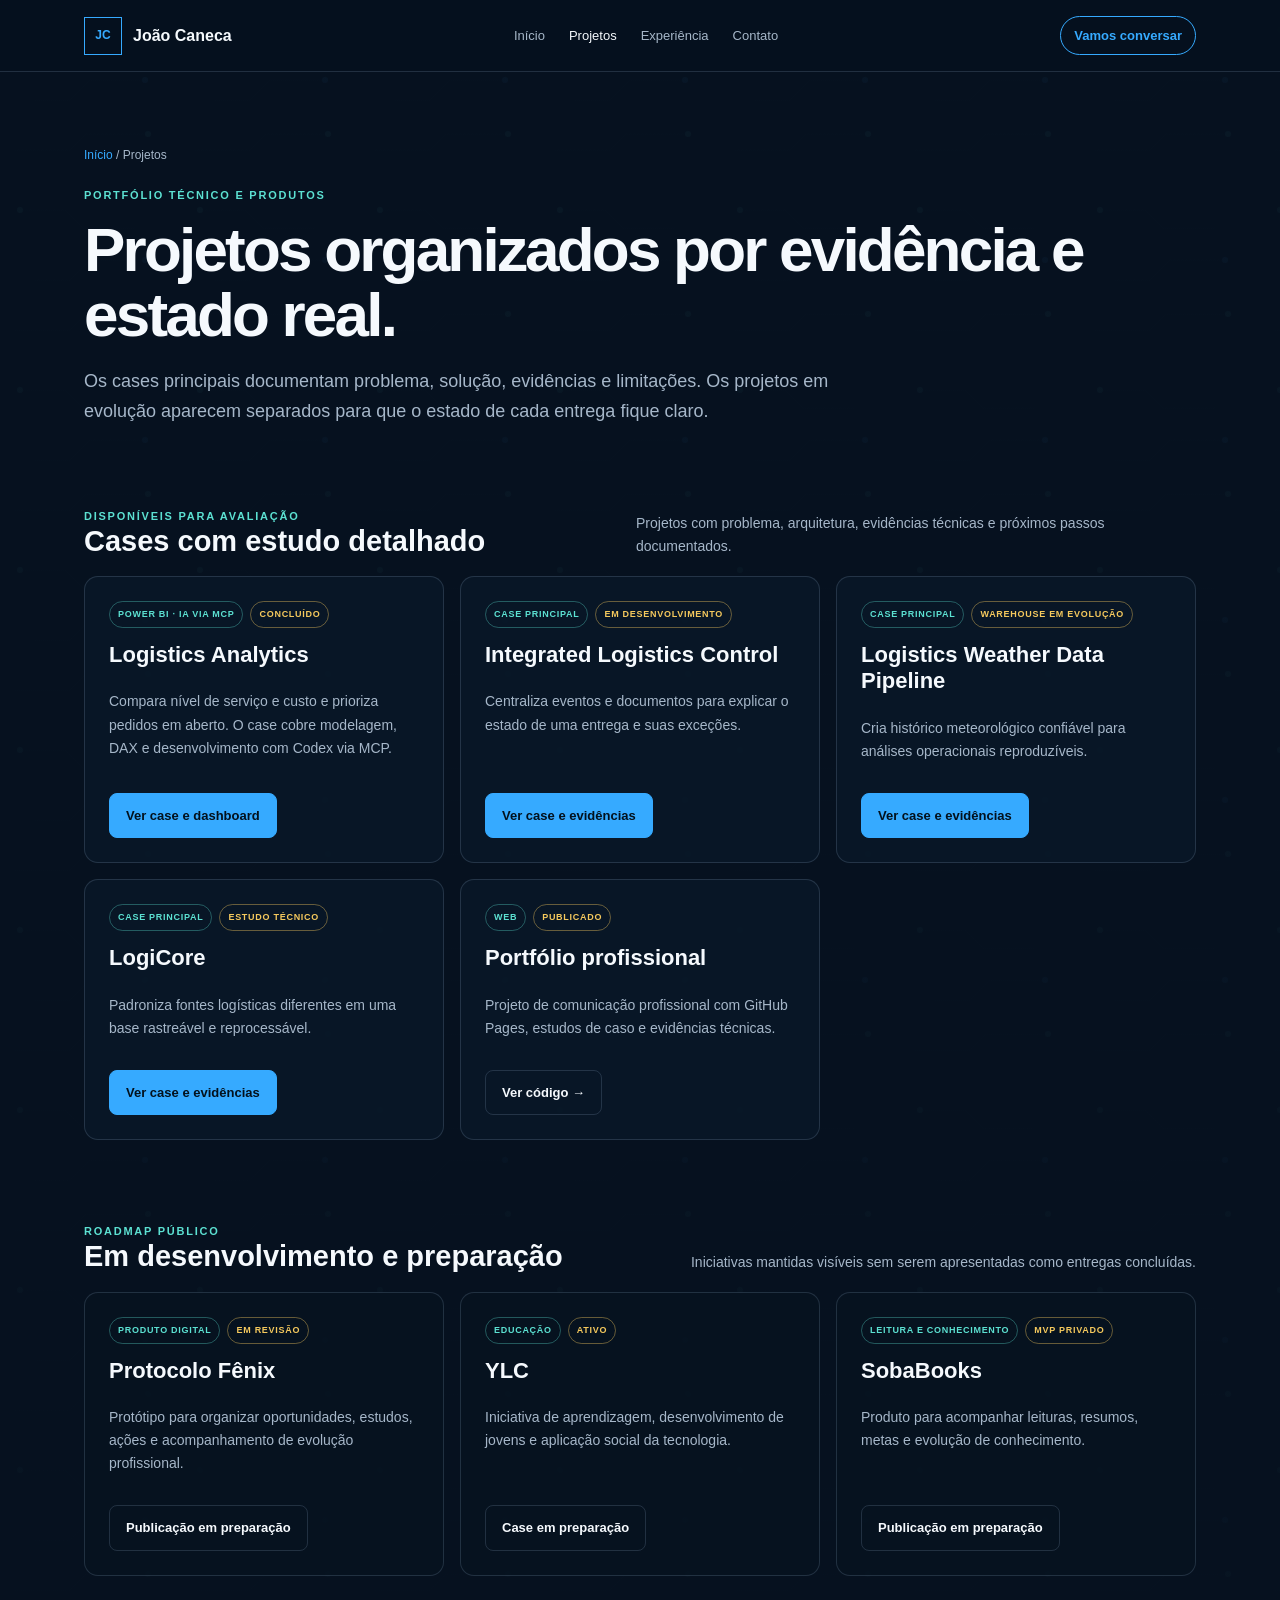
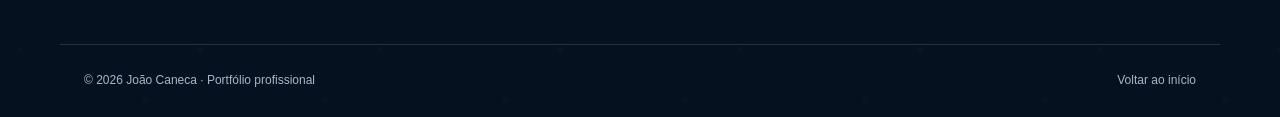
==== commit 689df933: "Expand Logistics Analytics portfolio case" ====
--- a/projetos.html
+++ b/projetos.html
@@ -15,7 +15,7 @@
     <header class="page-hero"><div class="crumbs"><a href="index.html">Início</a> / Projetos</div><div class="eyebrow">Portfólio técnico e produtos</div><h1>Projetos organizados por evidência e estado real.</h1><p>Os cases principais documentam problema, solução, evidências e limitações. Os projetos em evolução aparecem separados para que o estado de cada entrega fique claro.</p></header>
 
     <section class="portfolio-group" aria-labelledby="cases-disponiveis"><div class="portfolio-group-head"><div><div class="eyebrow">Disponíveis para avaliação</div><h2 id="cases-disponiveis">Cases com estudo detalhado</h2></div><p>Projetos com problema, arquitetura, evidências técnicas e próximos passos documentados.</p></div><div class="project-grid">
-      <article class="mini-card"><div class="tags"><span class="tag">Power BI · IA via MCP</span><span class="tag status">Concluído</span></div><h3>Logistics Analytics</h3><p>Compara nível de serviço e custo e organiza a fila de pedidos em aberto. Desenvolvido com OpenAI Codex via MCP.</p><a class="btn primary" href="projetos/logistics-analytics.html">Ver case e dashboard</a></article>
+      <article class="mini-card"><div class="tags"><span class="tag">Power BI · IA via MCP</span><span class="tag status">Concluído</span></div><h3>Logistics Analytics</h3><p>Compara nível de serviço e custo e prioriza pedidos em aberto. O case cobre modelagem, DAX e desenvolvimento com Codex via MCP.</p><a class="btn primary" href="projetos/logistics-analytics.html">Ver case e dashboard</a></article>
       <article class="mini-card"><div class="tags"><span class="tag">Case principal</span><span class="tag status">Em desenvolvimento</span></div><h3>Integrated Logistics Control</h3><p>Centraliza eventos e documentos para explicar o estado de uma entrega e suas exceções.</p><a class="btn primary" href="projetos/ilc.html">Ver case e evidências</a></article>
       <article class="mini-card"><div class="tags"><span class="tag">Case principal</span><span class="tag status">Warehouse em evolução</span></div><h3>Logistics Weather Data Pipeline</h3><p>Cria histórico meteorológico confiável para análises operacionais reproduzíveis.</p><a class="btn primary" href="projetos/weather.html">Ver case e evidências</a></article>
       <article class="mini-card"><div class="tags"><span class="tag">Case principal</span><span class="tag status">Estudo técnico</span></div><h3>LogiCore</h3><p>Padroniza fontes logísticas diferentes em uma base rastreável e reprocessável.</p><a class="btn primary" href="projetos/logicore.html">Ver case e evidências</a></article>
--- a/assets/site.css
+++ b/assets/site.css
@@ -45,6 +45,11 @@
 .la-cover .cover-frame img { aspect-ratio:auto; height:auto; }
 .la-questions { margin-top:20px; }
 .la-questions p { margin-bottom:0; }
+.la-design { display:grid; gap:16px; margin:24px 0 0; }
+.la-design > div { border-left:2px solid var(--line); padding-left:14px; }
+.la-design h3 { font-size:1rem; margin:0 0 4px; }
+.la-design p { margin:0; }
+.la-design p + p { margin-top:10px; }
 .la-results { display:grid; grid-template-columns:repeat(2,minmax(0,1fr)); gap:10px; margin:0 0 20px; }
 .la-results > div { padding:14px; background:rgba(5,16,29,.45); border:1px solid var(--line); border-radius:10px; }
 .la-results dt { color:var(--muted); font-size:13px; }
